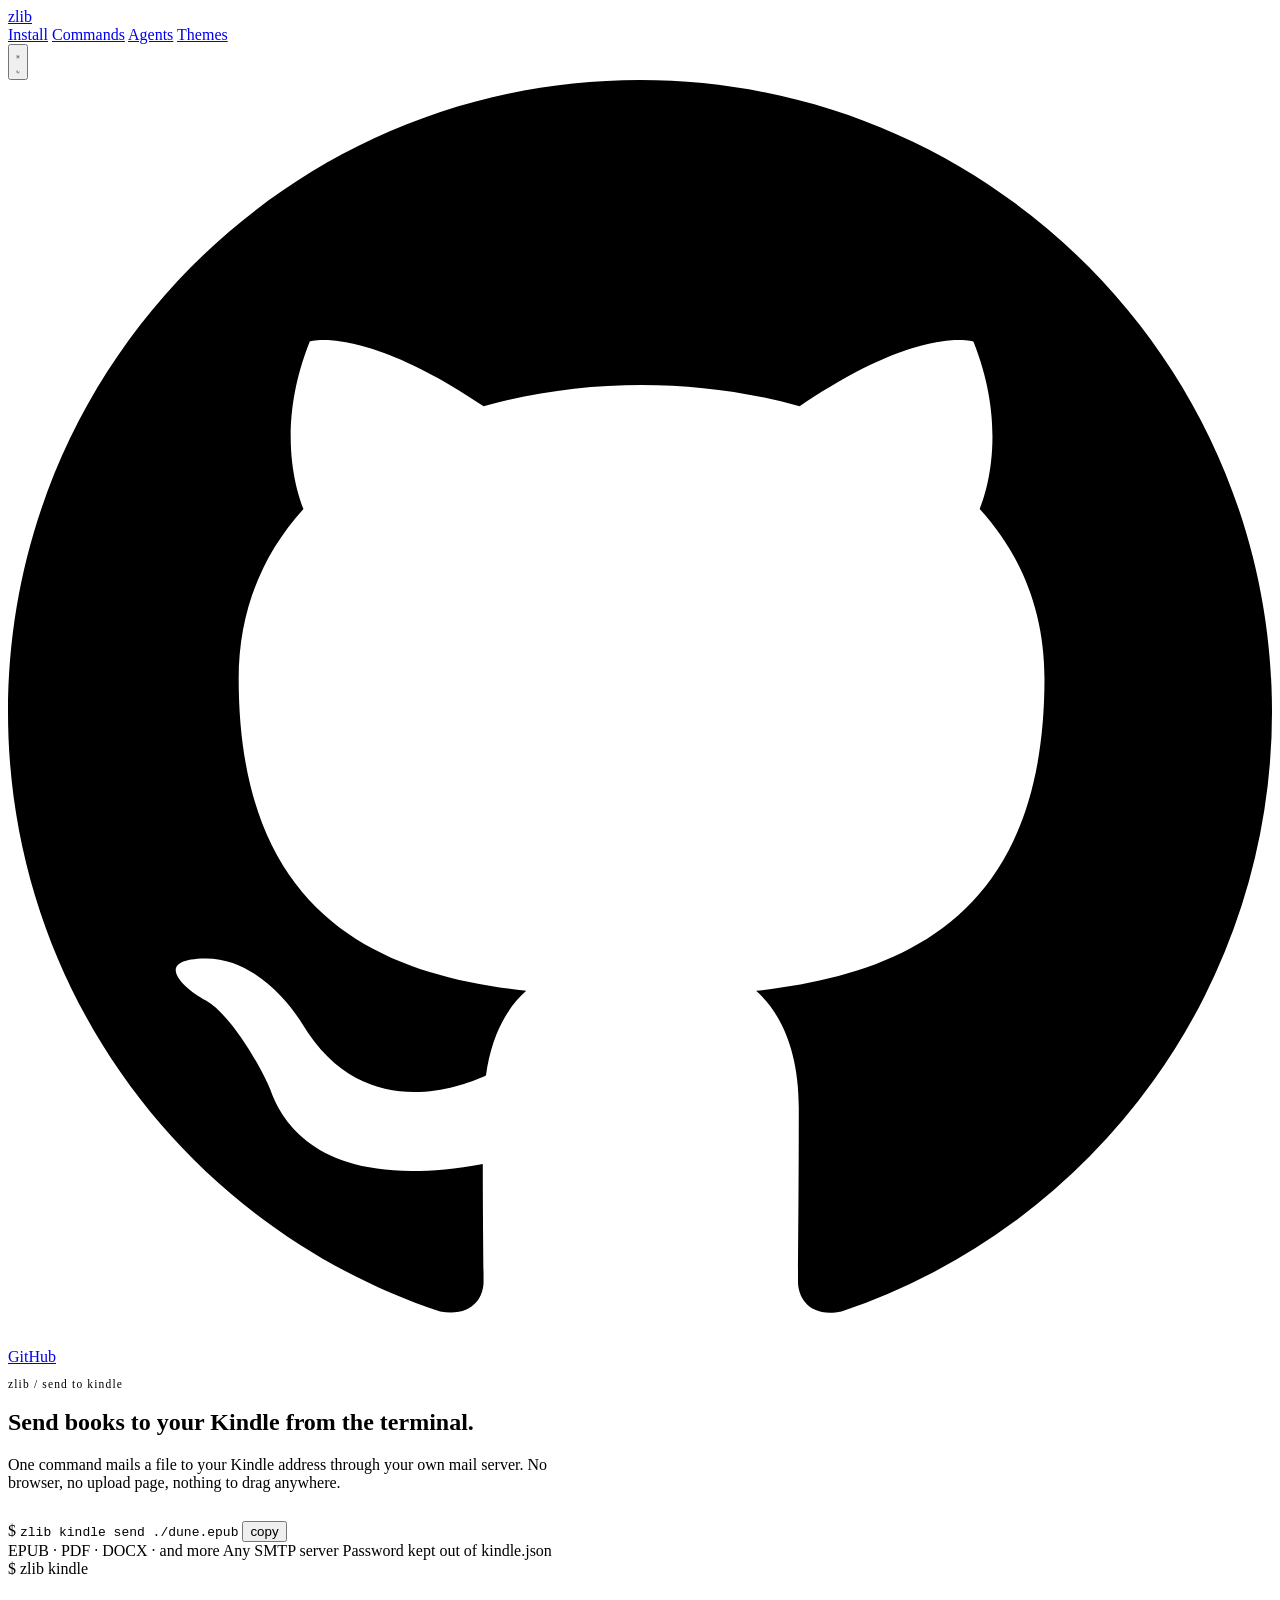
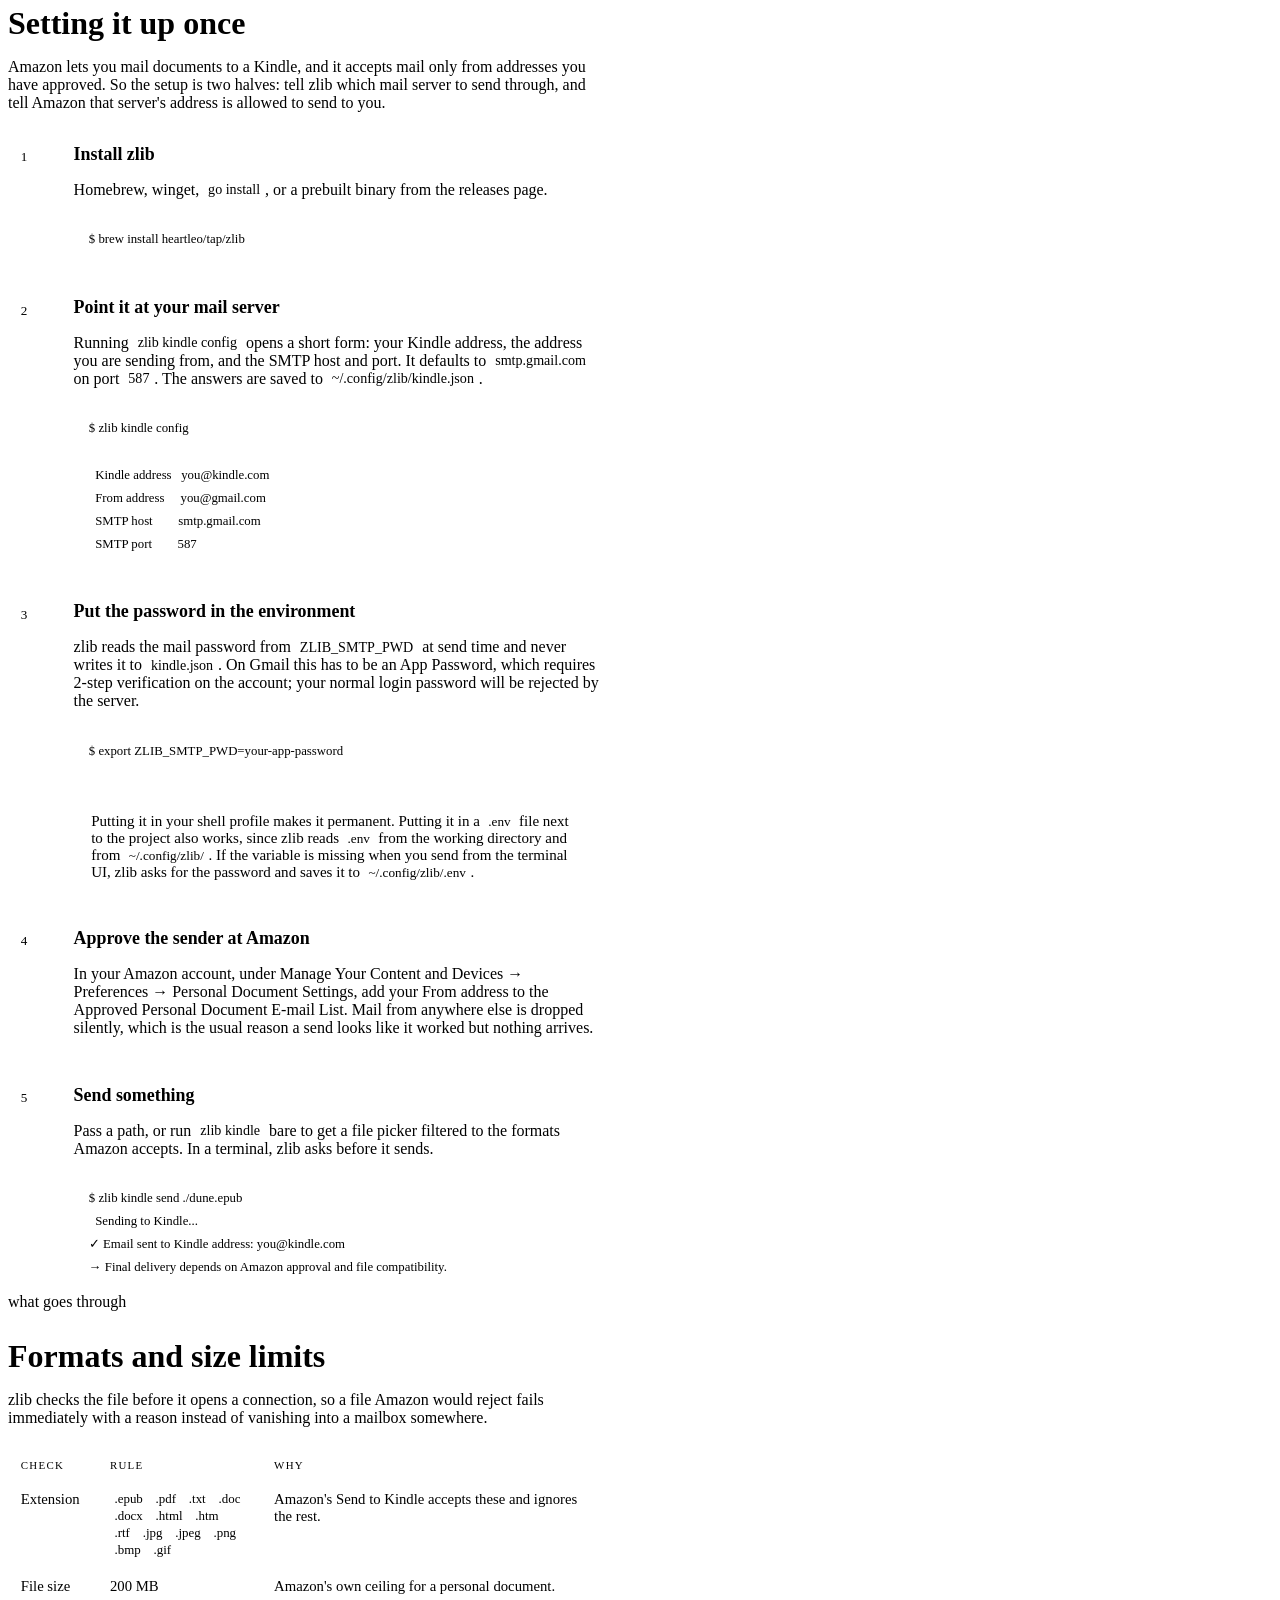
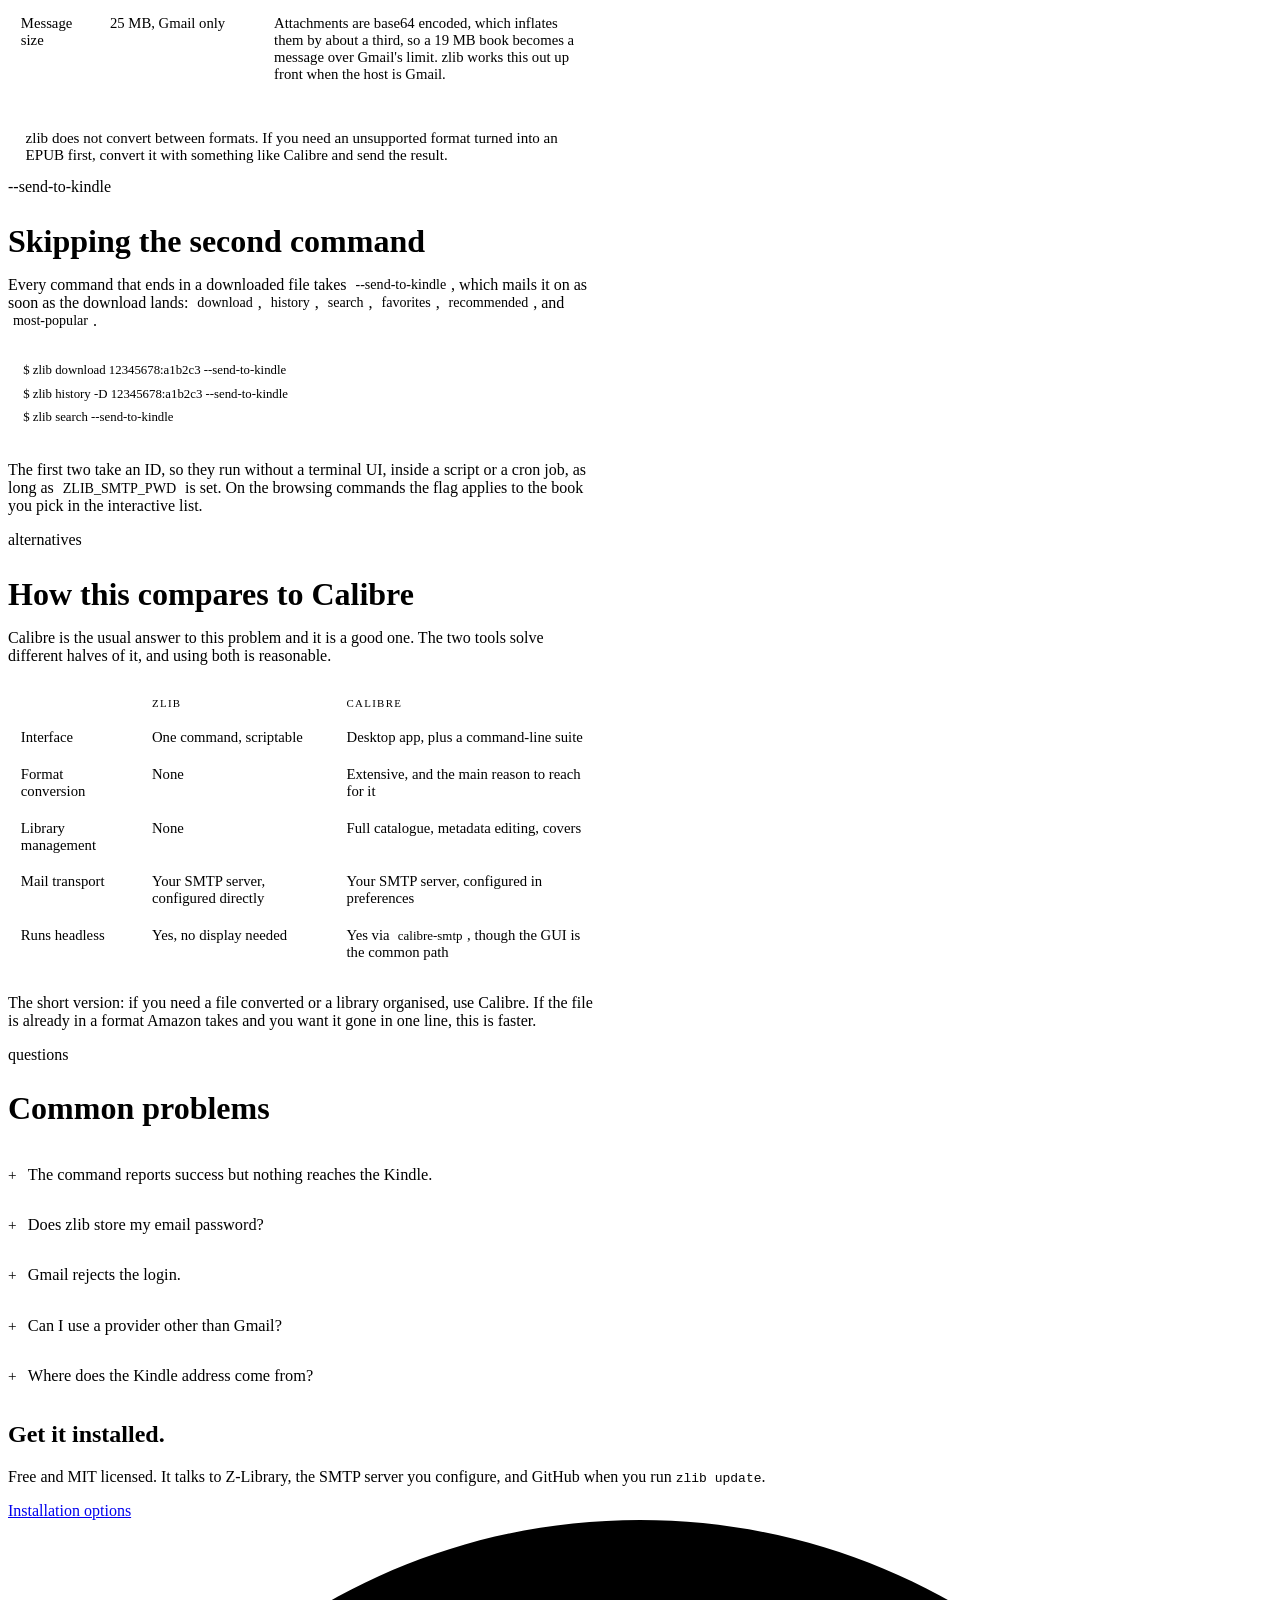
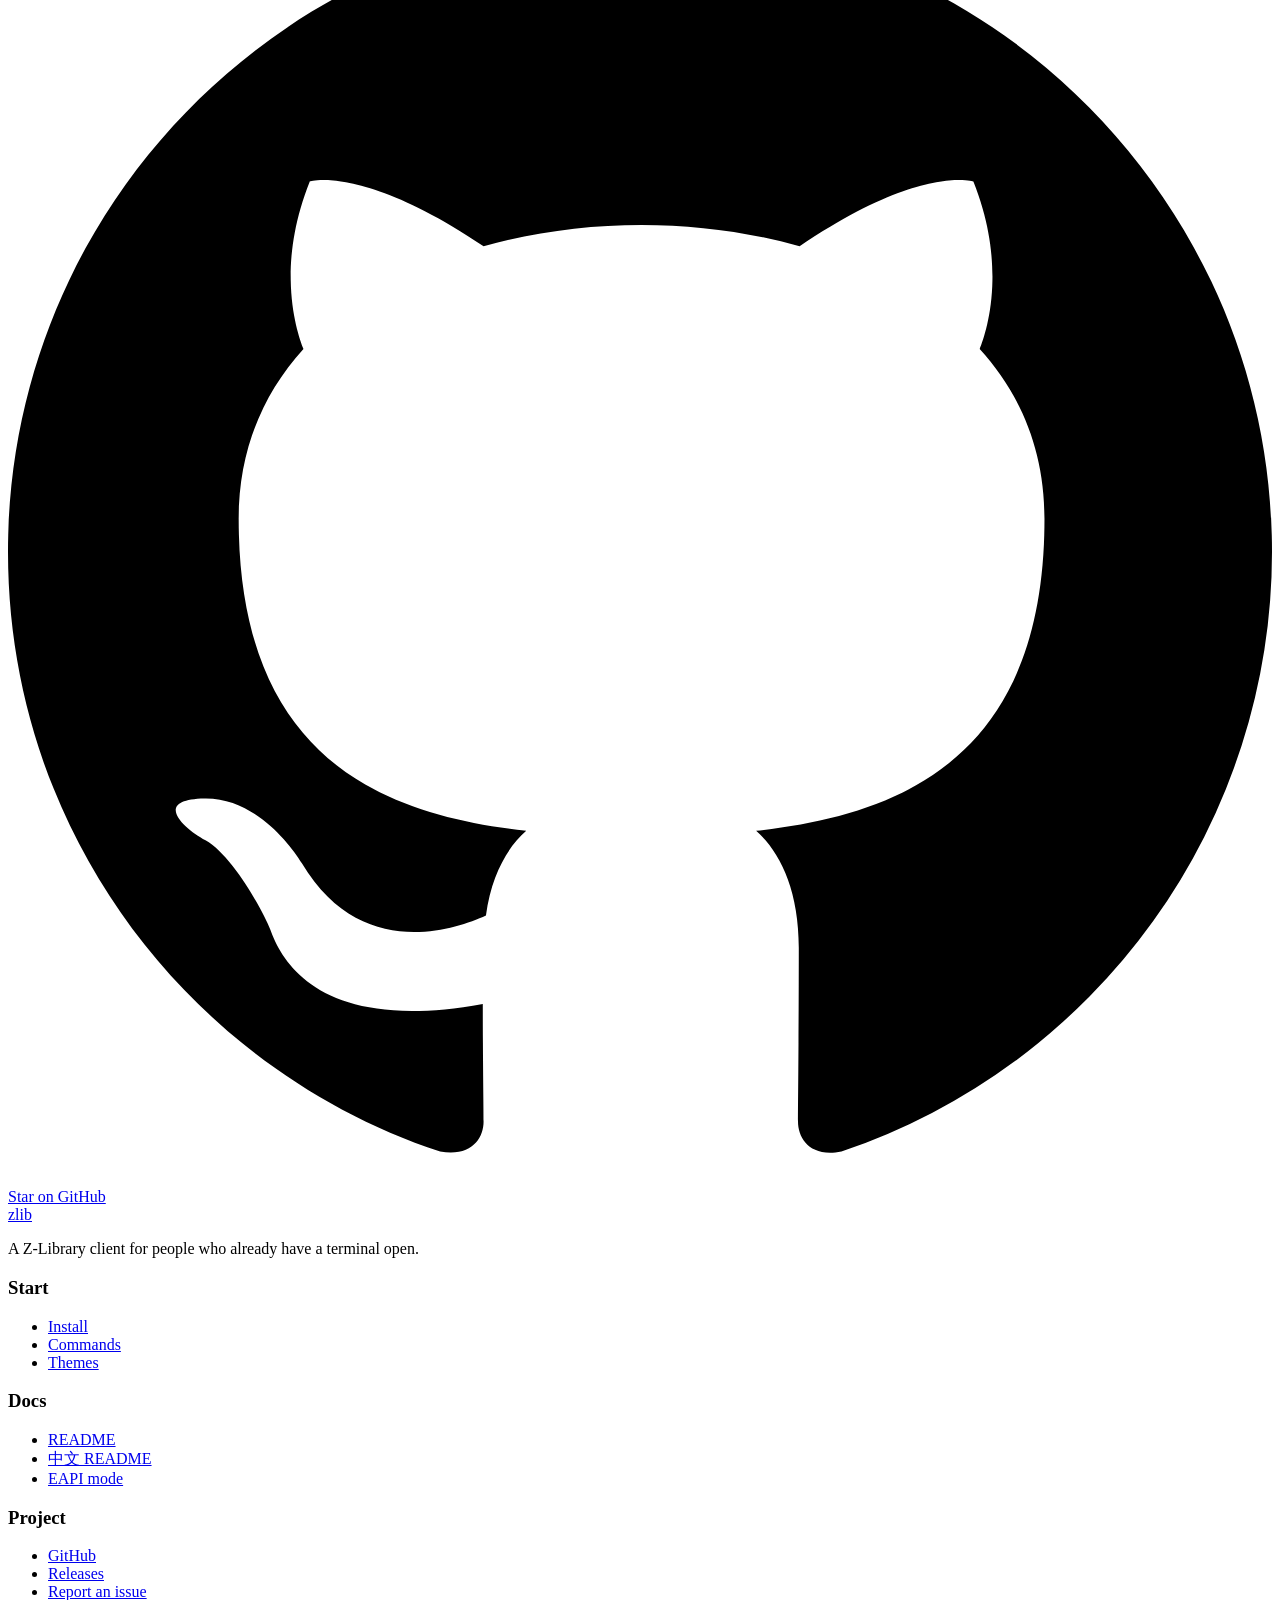
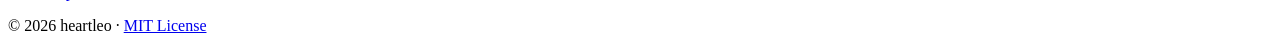
==== site/send-to-kindle/index.html @ de335364 "docs(site): match the site to the CLI and fix layout and contrast - Make the hero picker, command tr" ====
<!doctype html>
<html lang="en" data-theme="mocha">
<head>
<meta charset="utf-8">
<meta name="viewport" content="width=device-width, initial-scale=1, viewport-fit=cover">
<title>Send Books to Kindle from the Terminal — zlib</title>
<meta name="description" content="Send EPUB, PDF, and DOCX files to a Kindle with one command. zlib mails them through your own SMTP server, so there is no upload step and no browser.">
<meta name="robots" content="index, follow, max-image-preview:large">
<link rel="canonical" href="https://zlib.heartleo.dev/send-to-kindle/">
<meta property="og:type" content="article">
<meta property="og:url" content="https://zlib.heartleo.dev/send-to-kindle/">
<meta property="og:title" content="Send Books to Kindle from the Terminal">
<meta property="og:description" content="Send EPUB, PDF, and DOCX files to a Kindle with one command, through your own SMTP server.">
<meta property="og:site_name" content="zlib">
<meta property="og:locale" content="en_US">
<meta property="og:image" content="https://zlib.heartleo.dev/og.png">
<meta property="og:image:width" content="1200">
<meta property="og:image:height" content="630">
<meta property="og:image:alt" content="zlib, a CLI for Z-Library, showing its interactive search picker in a terminal.">
<meta name="twitter:card" content="summary_large_image">
<meta name="twitter:image" content="https://zlib.heartleo.dev/og.png">
<meta name="theme-color" content="#eff1f5" media="(prefers-color-scheme: light)">
<meta name="theme-color" content="#1e1e2e" media="(prefers-color-scheme: dark)">
<link rel="icon" href="/favicon.svg" type="image/svg+xml">
<script type="application/ld+json">
{
  "@context": "https://schema.org",
  "@type": "TechArticle",
  "headline": "Send books to your Kindle from the terminal",
  "description": "How to mail EPUB, PDF, and DOCX files to a Kindle address with the zlib command-line client, using your own SMTP server.",
  "url": "https://zlib.heartleo.dev/send-to-kindle/",
  "inLanguage": "en",
  "author": { "@type": "Person", "name": "heartleo", "url": "https://github.com/heartleo" },
  "publisher": { "@type": "Person", "name": "heartleo", "url": "https://github.com/heartleo" },
  "about": {
    "@type": "SoftwareApplication",
    "name": "zlib",
    "applicationCategory": "UtilitiesApplication",
    "operatingSystem": "macOS, Linux, Windows",
    "url": "https://zlib.heartleo.dev/"
  }
}
</script>
<link rel="preconnect" href="https://fonts.googleapis.com">
<link rel="preconnect" href="https://fonts.gstatic.com" crossorigin>
<link href="https://fonts.googleapis.com/css2?family=Literata:opsz,wght@7..72,300;7..72,400;7..72,500;7..72,600;7..72,700&family=JetBrains+Mono:wght@400;500;700&display=swap" rel="stylesheet">
<link rel="stylesheet" href="/style.css">
<style>
/* Page-specific: the landing page has no long-form prose components, so the
   article column, the numbered setup list, and the two tables live here
   rather than bloating the shared stylesheet. */
.doc{max-width:74ch}
.doc h2{font-size:clamp(1.5rem,2.8vw,2rem);margin-bottom:.7rem}
.doc h3{font-size:1.12rem;margin:2.2rem 0 .5rem}
.doc p{color:var(--subtext);margin-bottom:1rem}
.doc p code,.doc li code,.doc td code{
  font-family:var(--mono);font-size:.88em;color:var(--accent);
  background:var(--accent-wash);border-radius:4px;padding:.1em .35em;
}
.doc a{color:var(--accent)}

.steps{list-style:none;counter-reset:s;padding:0;margin:2rem 0 0}
.steps>li{
  counter-increment:s;position:relative;padding-left:3.1rem;
  padding-bottom:2rem;border-left:1px solid var(--rule-soft);margin-left:1rem;
}
.steps>li:last-child{border-left-color:transparent;padding-bottom:0}
.steps>li::before{
  content:counter(s);position:absolute;left:-1rem;top:-.15rem;
  width:2rem;height:2rem;border-radius:50%;
  display:grid;place-items:center;
  background:var(--card);border:1px solid var(--rule);
  font-family:var(--mono);font-size:.82rem;color:var(--accent);
}
.steps h3{margin-top:0}
.steps pre,.doc pre{
  margin:.9rem 0 0;background:var(--t-bg);color:var(--t-text);border-radius:7px;
  padding:.85rem .95rem;overflow-x:auto;
  font-family:var(--mono);font-size:.8rem;line-height:1.8;
}
.doc pre .p{color:var(--t-mauve)}
.doc pre .c{color:var(--t-muted)}

.tbl-scroll{overflow-x:auto;margin:1.4rem 0 0}
table.doc-t{border-collapse:collapse;width:100%;font-size:.92rem;min-width:32rem}
table.doc-t th,table.doc-t td{
  text-align:left;padding:.62rem .8rem;border-bottom:1px solid var(--rule-soft);
  vertical-align:top;
}
table.doc-t th{
  font-family:var(--mono);font-size:.68rem;letter-spacing:.12em;text-transform:uppercase;
  color:var(--faint);font-weight:500;border-bottom-color:var(--rule);
}
table.doc-t td{color:var(--subtext)}
table.doc-t td:first-child{color:var(--strong)}

.faq{margin-top:1.4rem;border-top:1px solid var(--rule-soft)}
.faq details{border-bottom:1px solid var(--rule-soft)}
.faq summary{
  cursor:pointer;padding:.95rem 0;color:var(--strong);font-size:1.02rem;
  list-style:none;display:flex;align-items:baseline;gap:.7rem;
}
.faq summary::-webkit-details-marker{display:none}
.faq summary::before{content:"+";font-family:var(--mono);color:var(--accent);font-size:.95rem}
.faq details[open] summary::before{content:"−"}
.faq details p{margin:0 0 1rem 1.6rem;font-size:.95rem}

.callout{
  border-left:2px solid var(--accent);background:var(--accent-wash);
  border-radius:0 7px 7px 0;padding:.9rem 1.1rem;margin:1.4rem 0 0;
}
.callout p{margin:0;color:var(--subtext);font-size:.94rem}
.crumb{
  font-family:var(--mono);font-size:.72rem;letter-spacing:.1em;
  color:var(--faint);margin-bottom:1.1rem;
}
.crumb a{color:var(--faint);text-decoration:none}
.crumb a:hover{color:var(--accent)}
</style>
</head>
<body>

<!-- ── nav ─────────────────────────────────────────────────── -->
<header class="nav">
  <div class="wrap nav-in">
    <a class="brand" href="/">zlib<span class="caret" aria-hidden="true"></span></a>
    <nav class="nav-links" aria-label="Sections">
      <a href="/#install">Install</a>
      <a href="/#commands">Commands</a>
      <a href="/#agents">Agents</a>
      <a href="/#themes">Themes</a>
    </nav>
    <div class="nav-right">
      <button type="button" class="iconbtn" id="themeToggle" aria-label="Switch to light theme">
        <svg class="i-sun" viewBox="0 0 24 24" fill="none" stroke="currentColor" stroke-width="1.9" stroke-linecap="round" aria-hidden="true"><circle cx="12" cy="12" r="4.2"/><path d="M12 2.6v2.2M12 19.2v2.2M4.05 4.05l1.56 1.56M18.39 18.39l1.56 1.56M2.6 12h2.2M19.2 12h2.2M4.05 19.95l1.56-1.56M18.39 5.61l1.56-1.56"/></svg>
        <svg class="i-moon" viewBox="0 0 24 24" fill="none" stroke="currentColor" stroke-width="1.9" stroke-linecap="round" stroke-linejoin="round" aria-hidden="true"><path d="M20.4 13.6A8.4 8.4 0 1 1 10.4 3.6a6.6 6.6 0 0 0 10 10Z"/></svg>
      </button>
      <a class="ghlink" href="https://github.com/heartleo/zlib" target="_blank" rel="noopener" aria-label="zlib on GitHub">
        <svg viewBox="0 0 16 16" aria-hidden="true"><path d="M8 0C3.58 0 0 3.58 0 8c0 3.54 2.29 6.53 5.47 7.59.4.07.55-.17.55-.38 0-.19-.01-.82-.01-1.49-2.01.37-2.53-.49-2.69-.94-.09-.23-.48-.94-.82-1.13-.28-.15-.68-.52-.01-.53.63-.01 1.08.58 1.23.82.72 1.21 1.87.87 2.33.66.07-.52.28-.87.51-1.07-1.78-.2-3.64-.89-3.64-3.95 0-.87.31-1.59.82-2.15-.08-.2-.36-1.02.08-2.12 0 0 .67-.21 2.2.82.64-.18 1.32-.27 2-.27s1.36.09 2 .27c1.53-1.04 2.2-.82 2.2-.82.44 1.1.16 1.92.08 2.12.51.56.82 1.27.82 2.15 0 3.07-1.87 3.75-3.65 3.95.29.25.54.73.54 1.48 0 1.07-.01 1.93-.01 2.2 0 .21.15.46.55.38A8.01 8.01 0 0 0 16 8c0-4.42-3.58-8-8-8z"/></svg>
        <span class="cnt">GitHub</span>
      </a>
    </div>
  </div>
</header>

<main>

<section class="wrap hero">
  <div class="doc">
    <p class="crumb"><a href="/">zlib</a> / send to kindle</p>
    <h1>Send books to your Kindle from the terminal.</h1>
    <p class="sub" style="margin-top:.9rem">
      One command mails a file to your Kindle address through your own mail
      server. No browser, no upload page, nothing to drag anywhere.
    </p>

    <div class="cmdline" style="margin-top:1.8rem">
      <span class="p" aria-hidden="true">$</span>
      <code>zlib kindle send ./dune.epub</code>
      <button class="copy" type="button" data-copy="zlib kindle send ./dune.epub">copy</button>
    </div>

    <div class="meta">
      <span><i></i>EPUB · PDF · DOCX · and more</span>
      <span><i></i>Any SMTP server</span>
      <span><i></i>Password kept out of kindle.json</span>
    </div>
  </div>
</section>

<!-- ── setup ───────────────────────────────────────────────── -->
<section class="wrap band">
  <div class="doc">
    <div class="eyebrow">$ zlib kindle</div>
    <h2>Setting it up once</h2>
    <p>
      Amazon lets you mail documents to a Kindle, and it accepts mail only from
      addresses you have approved. So the setup is two halves: tell zlib which
      mail server to send through, and tell Amazon that server's address is
      allowed to send to you.
    </p>

    <ol class="steps">
      <li>
        <h3>Install zlib</h3>
        <p>Homebrew, winget, <code>go install</code>, or a prebuilt binary from the releases page.</p>
<pre><span class="p">$</span> brew install heartleo/tap/zlib</pre>
      </li>

      <li>
        <h3>Point it at your mail server</h3>
        <p>
          Running <code>zlib kindle config</code> opens a short form:
          your Kindle address, the address you are sending from, and the SMTP
          host and port. It defaults to <code>smtp.gmail.com</code> on port
          <code>587</code>. The answers are saved to
          <code>~/.config/zlib/kindle.json</code>.
        </p>
<pre><span class="p">$</span> zlib kindle config

  Kindle address   you@kindle.com
  From address     you@gmail.com
  SMTP host        smtp.gmail.com
  SMTP port        587</pre>
      </li>

      <li>
        <h3>Put the password in the environment</h3>
        <p>
          zlib reads the mail password from <code>ZLIB_SMTP_PWD</code> at send
          time and never writes it to <code>kindle.json</code>. On Gmail this has to be
          an App Password, which requires 2-step verification on the account;
          your normal login password will be rejected by the server.
        </p>
<pre><span class="p">$</span> export ZLIB_SMTP_PWD=your-app-password</pre>
        <div class="callout">
          <p>
            Putting it in your shell profile makes it permanent. Putting it in a
            <code>.env</code> file next to the project also works, since zlib
            reads <code>.env</code> from the working directory and from
            <code>~/.config/zlib/</code>. If the variable is missing when you
            send from the terminal UI, zlib asks for the password and saves it
            to <code>~/.config/zlib/.env</code>.
          </p>
        </div>
      </li>

      <li>
        <h3>Approve the sender at Amazon</h3>
        <p>
          In your Amazon account, under Manage Your Content and Devices →
          Preferences → Personal Document Settings, add your From address to the
          Approved Personal Document E-mail List. Mail from anywhere else is
          dropped silently, which is the usual reason a send looks like it
          worked but nothing arrives.
        </p>
      </li>

      <li>
        <h3>Send something</h3>
        <p>
          Pass a path, or run <code>zlib kindle</code> bare to get a file picker
          filtered to the formats Amazon accepts. In a terminal, zlib asks
          before it sends.
        </p>
<pre><span class="p">$</span> zlib kindle send ./dune.epub
<span class="c">  Sending to Kindle...
✓ Email sent to Kindle address: you@kindle.com
→ Final delivery depends on Amazon approval and file compatibility.</span></pre>
      </li>
    </ol>
  </div>
</section>

<!-- ── formats ─────────────────────────────────────────────── -->
<section class="wrap band">
  <div class="doc">
    <div class="eyebrow">what goes through</div>
    <h2>Formats and size limits</h2>
    <p>
      zlib checks the file before it opens a connection, so a file Amazon would
      reject fails immediately with a reason instead of vanishing into a
      mailbox somewhere.
    </p>

    <div class="tbl-scroll">
      <table class="doc-t">
        <thead>
          <tr><th>Check</th><th>Rule</th><th>Why</th></tr>
        </thead>
        <tbody>
          <tr>
            <td>Extension</td>
            <td><code>.epub</code> <code>.pdf</code> <code>.txt</code> <code>.doc</code> <code>.docx</code> <code>.html</code> <code>.htm</code> <code>.rtf</code> <code>.jpg</code> <code>.jpeg</code> <code>.png</code> <code>.bmp</code> <code>.gif</code></td>
            <td>Amazon's Send to Kindle accepts these and ignores the rest.</td>
          </tr>
          <tr>
            <td>File size</td>
            <td>200 MB</td>
            <td>Amazon's own ceiling for a personal document.</td>
          </tr>
          <tr>
            <td>Message size</td>
            <td>25 MB, Gmail only</td>
            <td>
              Attachments are base64 encoded, which inflates them by about a
              third, so a 19 MB book becomes a message over Gmail's limit. zlib
              works this out up front when the host is Gmail.
            </td>
          </tr>
        </tbody>
      </table>
    </div>

    <div class="callout">
      <p>
        zlib does not convert between formats. If you need an unsupported format
        turned into an EPUB first, convert it with something like Calibre and
        send the result.
      </p>
    </div>
  </div>
</section>

<!-- ── inline ──────────────────────────────────────────────── -->
<section class="wrap band">
  <div class="doc">
    <div class="eyebrow">--send-to-kindle</div>
    <h2>Skipping the second command</h2>
    <p>
      Every command that ends in a downloaded file takes
      <code>--send-to-kindle</code>, which mails it on as soon as the download
      lands: <code>download</code>, <code>history</code>, <code>search</code>,
      <code>favorites</code>, <code>recommended</code>, and
      <code>most-popular</code>.
    </p>
<pre><span class="p">$</span> zlib download 12345678:a1b2c3 --send-to-kindle
<span class="p">$</span> zlib history -D 12345678:a1b2c3 --send-to-kindle
<span class="p">$</span> zlib search --send-to-kindle</pre>
    <p style="margin-top:1.2rem">
      The first two take an ID, so they run without a terminal UI, inside a
      script or a cron job, as long as <code>ZLIB_SMTP_PWD</code> is set. On
      the browsing commands the flag applies to the book you pick in the
      interactive list.
    </p>
  </div>
</section>

<!-- ── vs calibre ──────────────────────────────────────────── -->
<section class="wrap band">
  <div class="doc">
    <div class="eyebrow">alternatives</div>
    <h2>How this compares to Calibre</h2>
    <p>
      Calibre is the usual answer to this problem and it is a good one. The two
      tools solve different halves of it, and using both is reasonable.
    </p>

    <div class="tbl-scroll">
      <table class="doc-t">
        <thead>
          <tr><th></th><th>zlib</th><th>Calibre</th></tr>
        </thead>
        <tbody>
          <tr>
            <td>Interface</td>
            <td>One command, scriptable</td>
            <td>Desktop app, plus a command-line suite</td>
          </tr>
          <tr>
            <td>Format conversion</td>
            <td>None</td>
            <td>Extensive, and the main reason to reach for it</td>
          </tr>
          <tr>
            <td>Library management</td>
            <td>None</td>
            <td>Full catalogue, metadata editing, covers</td>
          </tr>
          <tr>
            <td>Mail transport</td>
            <td>Your SMTP server, configured directly</td>
            <td>Your SMTP server, configured in preferences</td>
          </tr>
          <tr>
            <td>Runs headless</td>
            <td>Yes, no display needed</td>
            <td>Yes via <code>calibre-smtp</code>, though the GUI is the common path</td>
          </tr>
        </tbody>
      </table>
    </div>

    <p style="margin-top:1.4rem">
      The short version: if you need a file converted or a library organised,
      use Calibre. If the file is already in a format Amazon takes and you want
      it gone in one line, this is faster.
    </p>
  </div>
</section>

<!-- ── faq ─────────────────────────────────────────────────── -->
<section class="wrap band">
  <div class="doc">
    <div class="eyebrow">questions</div>
    <h2>Common problems</h2>

    <div class="faq">
      <details>
        <summary>The command reports success but nothing reaches the Kindle.</summary>
        <p>
          Almost always the From address is not on Amazon's Approved Personal
          Document E-mail List. Amazon accepts the mail and discards it without
          telling the sender, so SMTP reports a clean delivery. Add the address
          under Personal Document Settings and send again.
        </p>
      </details>
      <details>
        <summary>Does zlib store my email password?</summary>
        <p>
          Not in <code>~/.config/zlib/kindle.json</code>, which holds the
          addresses, host, and port only. The password is read from the
          <code>ZLIB_SMTP_PWD</code> environment variable each time a send runs.
          If you type it into the terminal UI prompt, zlib saves it to
          <code>~/.config/zlib/.env</code> so the next send can use it.
        </p>
      </details>
      <details>
        <summary>Gmail rejects the login.</summary>
        <p>
          Gmail refuses account passwords over SMTP. Turn on 2-step verification,
          generate an App Password, and use that as
          <code>ZLIB_SMTP_PWD</code>.
        </p>
      </details>
      <details>
        <summary>Can I use a provider other than Gmail?</summary>
        <p>
          Yes. The host and port are whatever you enter, so any SMTP server
          works. The 25 MB message check only applies when the host is Gmail;
          other providers are held to Amazon's 200 MB file limit alone.
        </p>
      </details>
      <details>
        <summary>Where does the Kindle address come from?</summary>
        <p>
          Amazon assigns each device one, ending in <code>@kindle.com</code>. It
          is listed beside the device under Manage Your Content and Devices.
        </p>
      </details>
    </div>
  </div>
</section>

<!-- ── cta ─────────────────────────────────────────────────── -->
<section class="wrap cta">
  <h2>Get it installed.</h2>
  <p>Free and MIT licensed. It talks to Z-Library, the SMTP server you configure, and GitHub when you run <code>zlib update</code>.</p>
  <div class="btns">
    <a class="btn pri" href="/#install">Installation options</a>
    <a class="btn" href="https://github.com/heartleo/zlib" target="_blank" rel="noopener">
      <svg viewBox="0 0 16 16" aria-hidden="true"><path d="M8 0C3.58 0 0 3.58 0 8c0 3.54 2.29 6.53 5.47 7.59.4.07.55-.17.55-.38 0-.19-.01-.82-.01-1.49-2.01.37-2.53-.49-2.69-.94-.09-.23-.48-.94-.82-1.13-.28-.15-.68-.52-.01-.53.63-.01 1.08.58 1.23.82.72 1.21 1.87.87 2.33.66.07-.52.28-.87.51-1.07-1.78-.2-3.64-.89-3.64-3.95 0-.87.31-1.59.82-2.15-.08-.2-.36-1.02.08-2.12 0 0 .67-.21 2.2.82.64-.18 1.32-.27 2-.27s1.36.09 2 .27c1.53-1.04 2.2-.82 2.2-.82.44 1.1.16 1.92.08 2.12.51.56.82 1.27.82 2.15 0 3.07-1.87 3.75-3.65 3.95.29.25.54.73.54 1.48 0 1.07-.01 1.93-.01 2.2 0 .21.15.46.55.38A8.01 8.01 0 0 0 16 8c0-4.42-3.58-8-8-8z"/></svg>
      Star on GitHub
    </a>
  </div>
</section>

</main>

<footer>
  <div class="wrap">
    <div class="f-grid">
      <div class="f-brand">
        <a class="brand" href="/">zlib<span class="caret" aria-hidden="true"></span></a>
        <p>A Z-Library client for people who already have a terminal open.</p>
      </div>
      <div>
        <h3>Start</h3>
        <ul>
          <li><a href="/#install">Install</a></li>
          <li><a href="/#commands">Commands</a></li>
          <li><a href="/#themes">Themes</a></li>
        </ul>
      </div>
      <div>
        <h3>Docs</h3>
        <ul>
          <li><a href="https://github.com/heartleo/zlib#readme" target="_blank" rel="noopener">README</a></li>
          <li><a href="https://github.com/heartleo/zlib/blob/main/README.zh.md" target="_blank" rel="noopener">中文 README</a></li>
          <li><a href="https://github.com/heartleo/zlib/blob/main/docs/eapi.md" target="_blank" rel="noopener">EAPI mode</a></li>
        </ul>
      </div>
      <div>
        <h3>Project</h3>
        <ul>
          <li><a href="https://github.com/heartleo/zlib" target="_blank" rel="noopener">GitHub</a></li>
          <li><a href="https://github.com/heartleo/zlib/releases" target="_blank" rel="noopener">Releases</a></li>
          <li><a href="https://github.com/heartleo/zlib/issues" target="_blank" rel="noopener">Report an issue</a></li>
        </ul>
      </div>
    </div>
    <div class="f-base">
      <span>&copy; 2026 heartleo &middot; <a href="https://github.com/heartleo/zlib/blob/main/LICENSE" target="_blank" rel="noopener">MIT License</a></span>
    </div>
  </div>
</footer>

<script>
(() => {
  const root = document.documentElement;
  const $ = s => document.querySelector(s);

  /* Theme, sharing the landing page's stored preference. */
  const setTheme = t => {
    root.dataset.theme = t;
    try { localStorage.setItem("zlib.theme", t); } catch {}
    const tb = $("#themeToggle");
    if (tb) tb.setAttribute("aria-label", t === "mocha" ? "Switch to light theme" : "Switch to dark theme");
  };
  let savedTheme;
  try { savedTheme = localStorage.getItem("zlib.theme"); } catch {}
  setTheme(savedTheme || (matchMedia("(prefers-color-scheme: light)").matches ? "latte" : "mocha"));
  $("#themeToggle").addEventListener("click", () =>
    setTheme(root.dataset.theme === "mocha" ? "latte" : "mocha"));

  /* Copy buttons. */
  document.addEventListener("click", async e => {
    const b = e.target.closest("[data-copy]");
    if (!b) return;
    try {
      await navigator.clipboard.writeText(b.dataset.copy);
      const was = b.textContent;
      b.textContent = "copied";
      setTimeout(() => { b.textContent = was; }, 1400);
    } catch {}
  });
})();
</script>

</body>
</html>
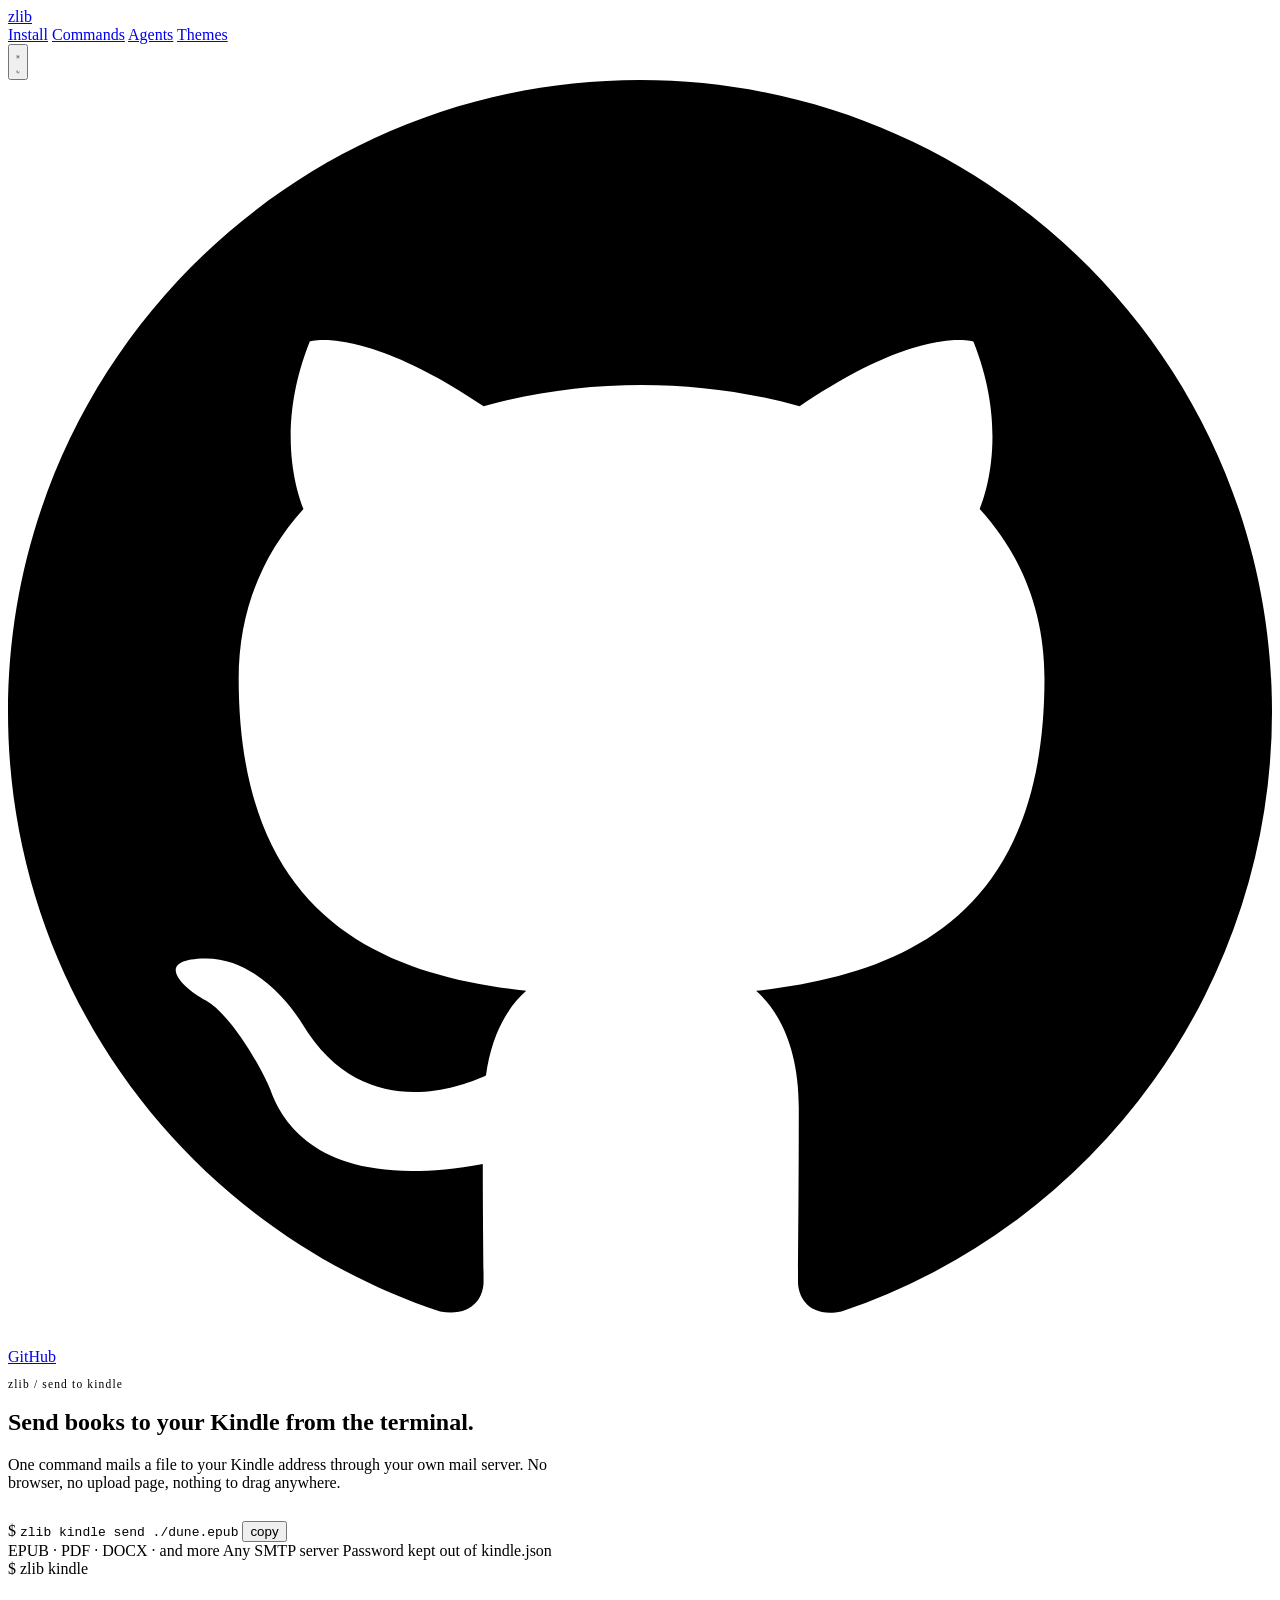
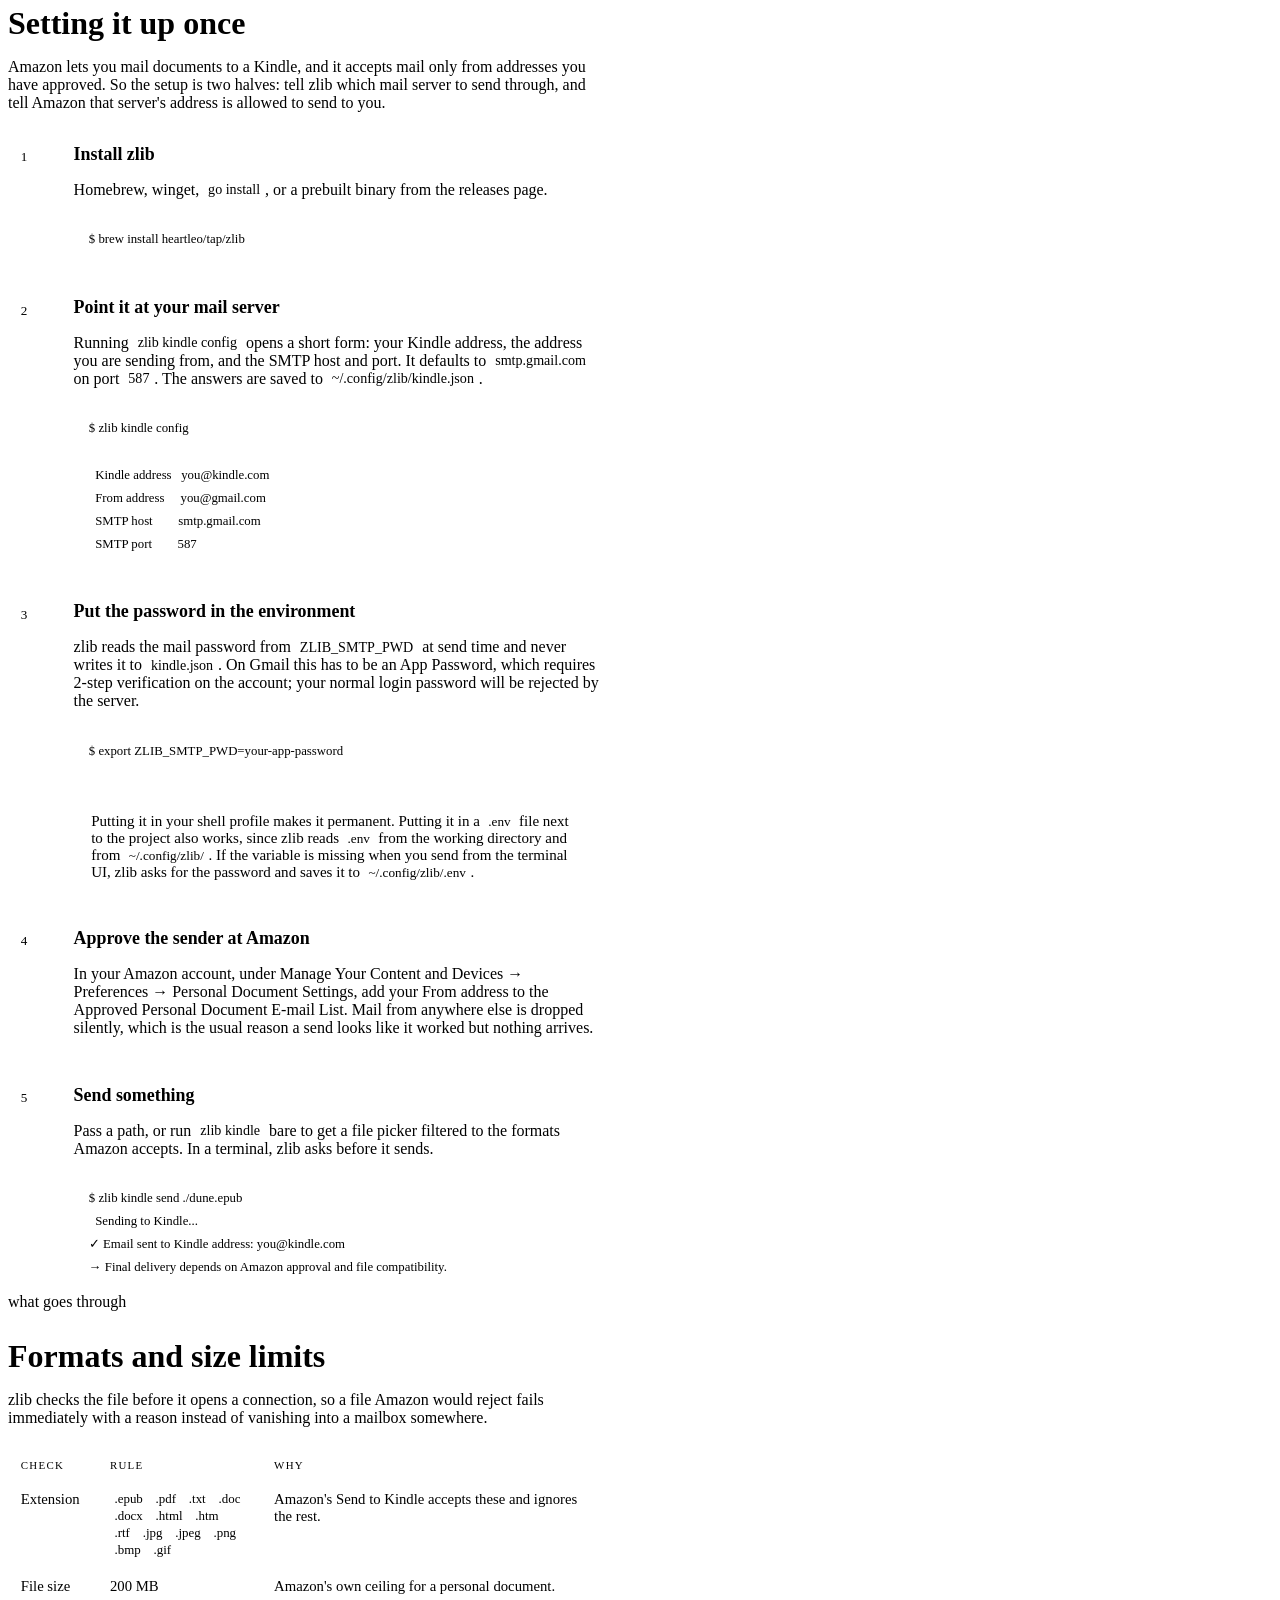
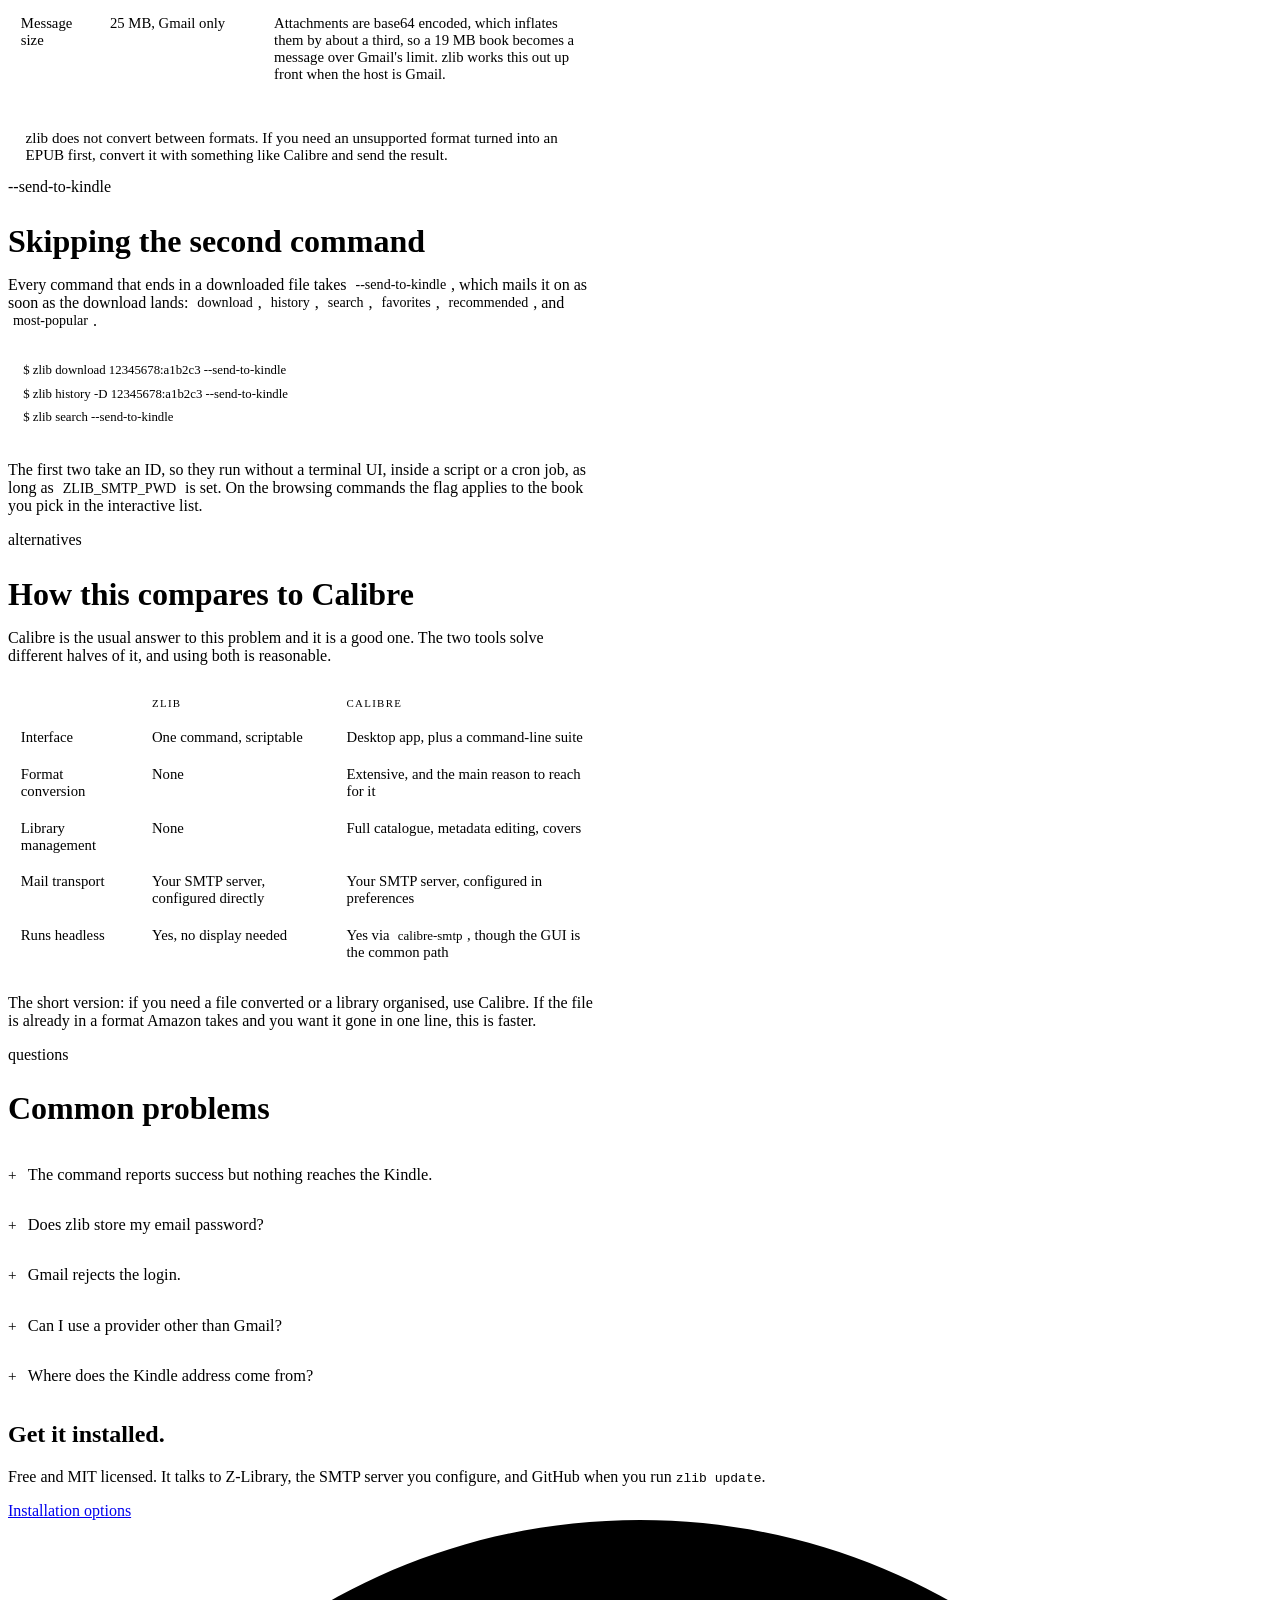
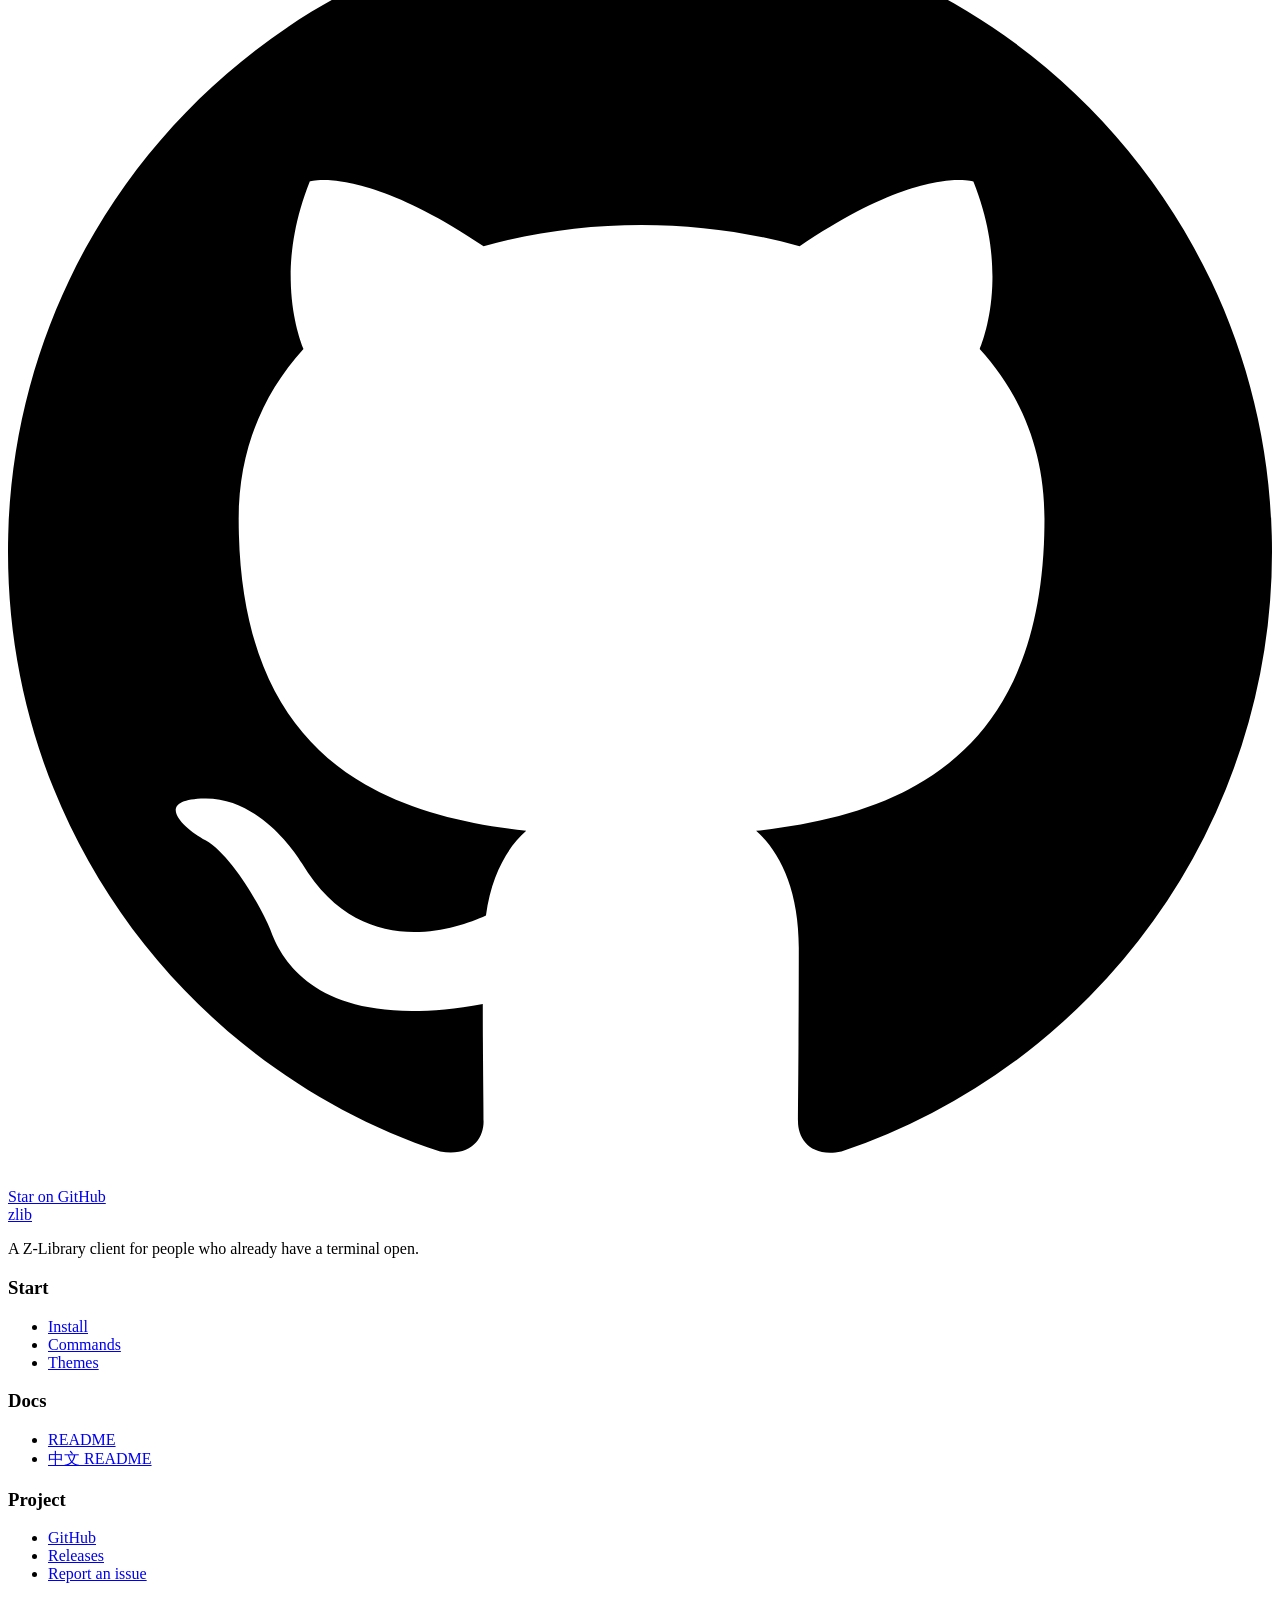
==== commit 40ad816b: "docs: remove links to the EAPI notes Drop the EAPI notes row from the README documentation tables an" ====
--- a/site/send-to-kindle/index.html
+++ b/site/send-to-kindle/index.html
@@ -467,7 +467,6 @@
         <ul>
           <li><a href="https://github.com/heartleo/zlib#readme" target="_blank" rel="noopener">README</a></li>
           <li><a href="https://github.com/heartleo/zlib/blob/main/README.zh.md" target="_blank" rel="noopener">中文 README</a></li>
-          <li><a href="https://github.com/heartleo/zlib/blob/main/docs/eapi.md" target="_blank" rel="noopener">EAPI mode</a></li>
         </ul>
       </div>
       <div>
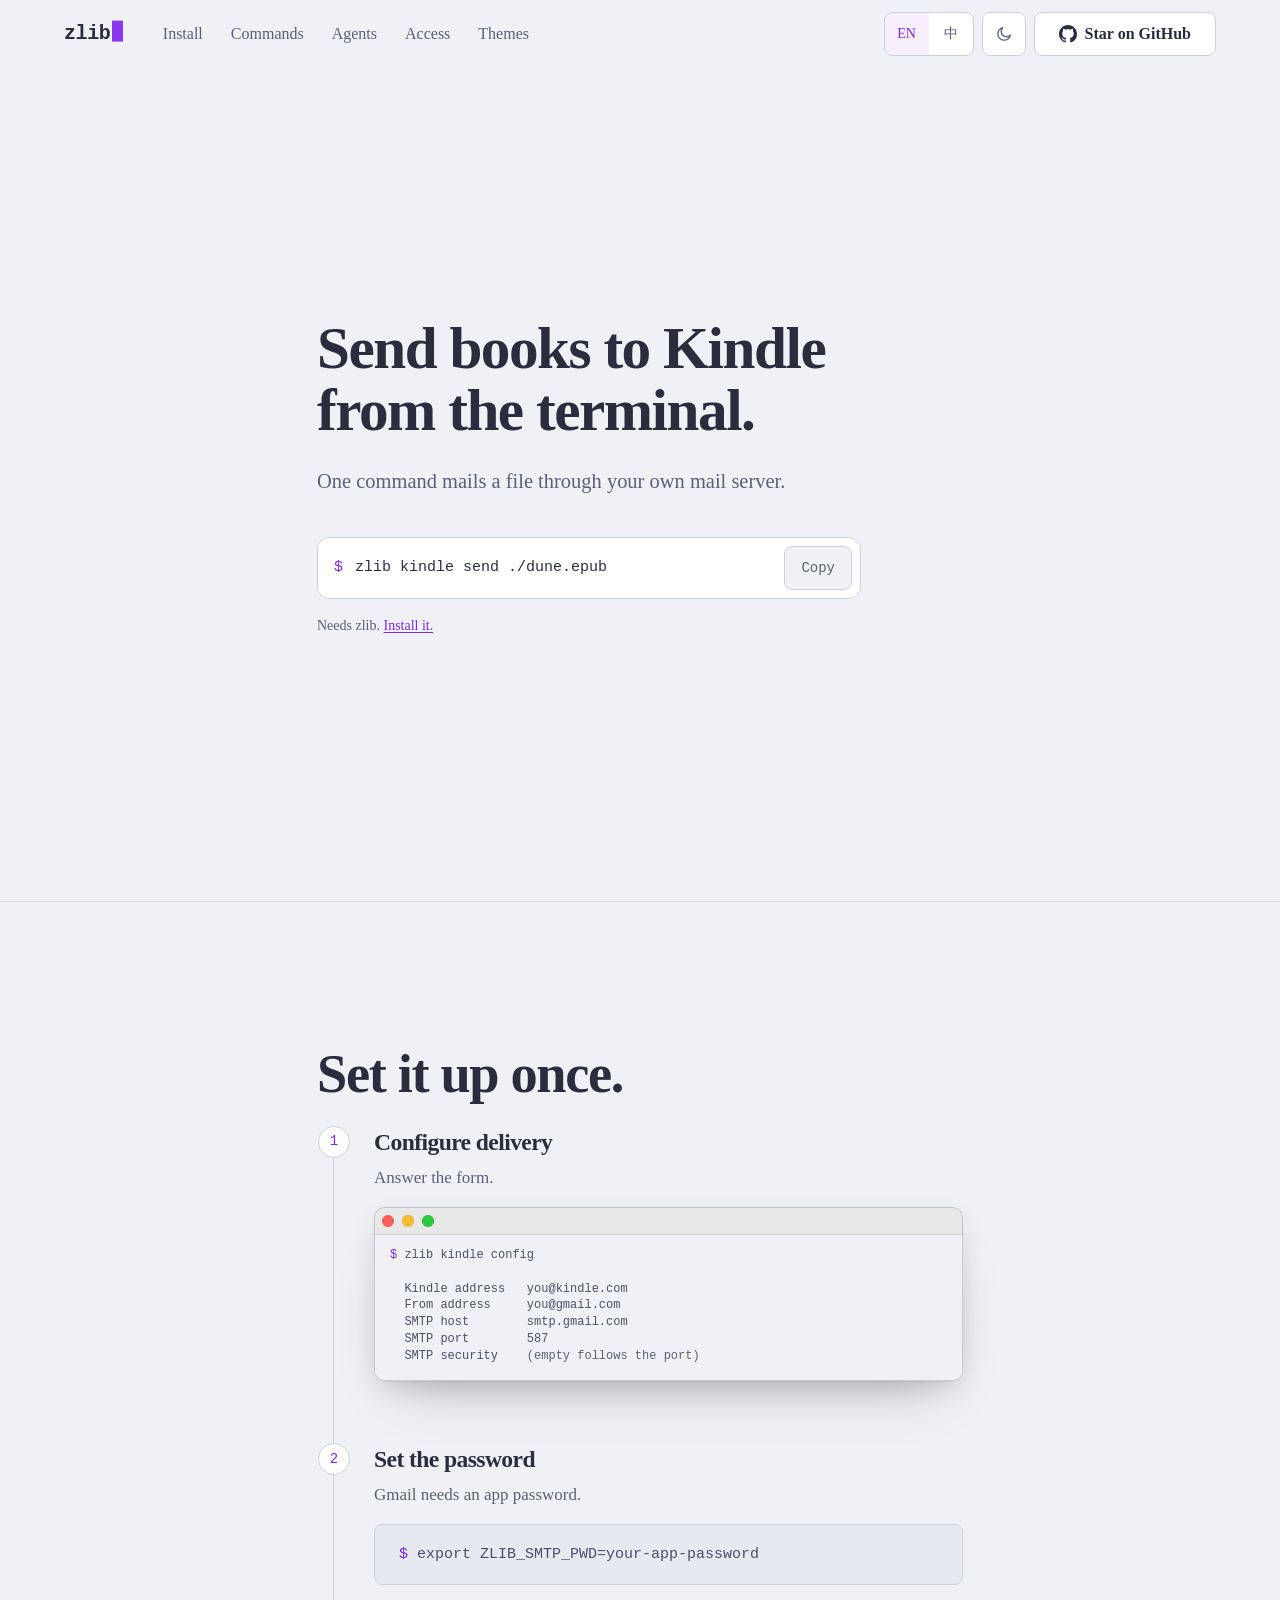
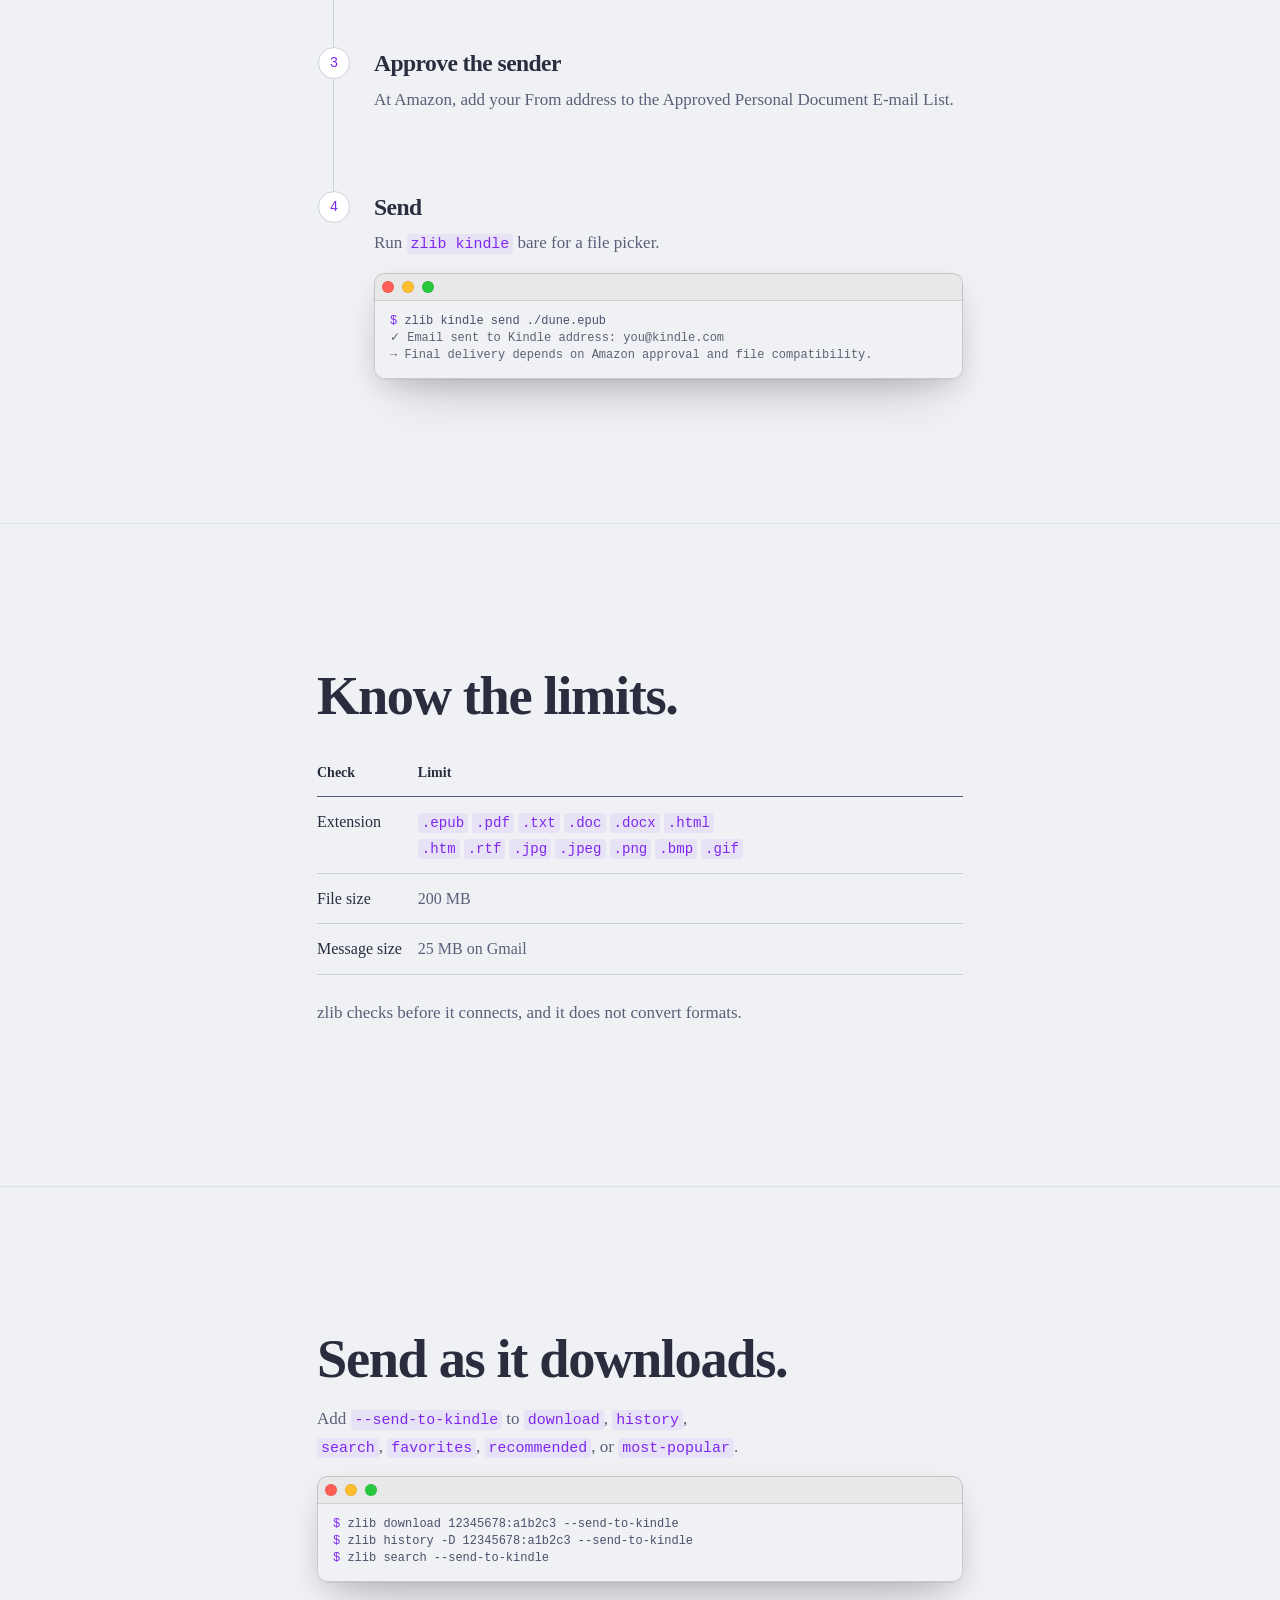
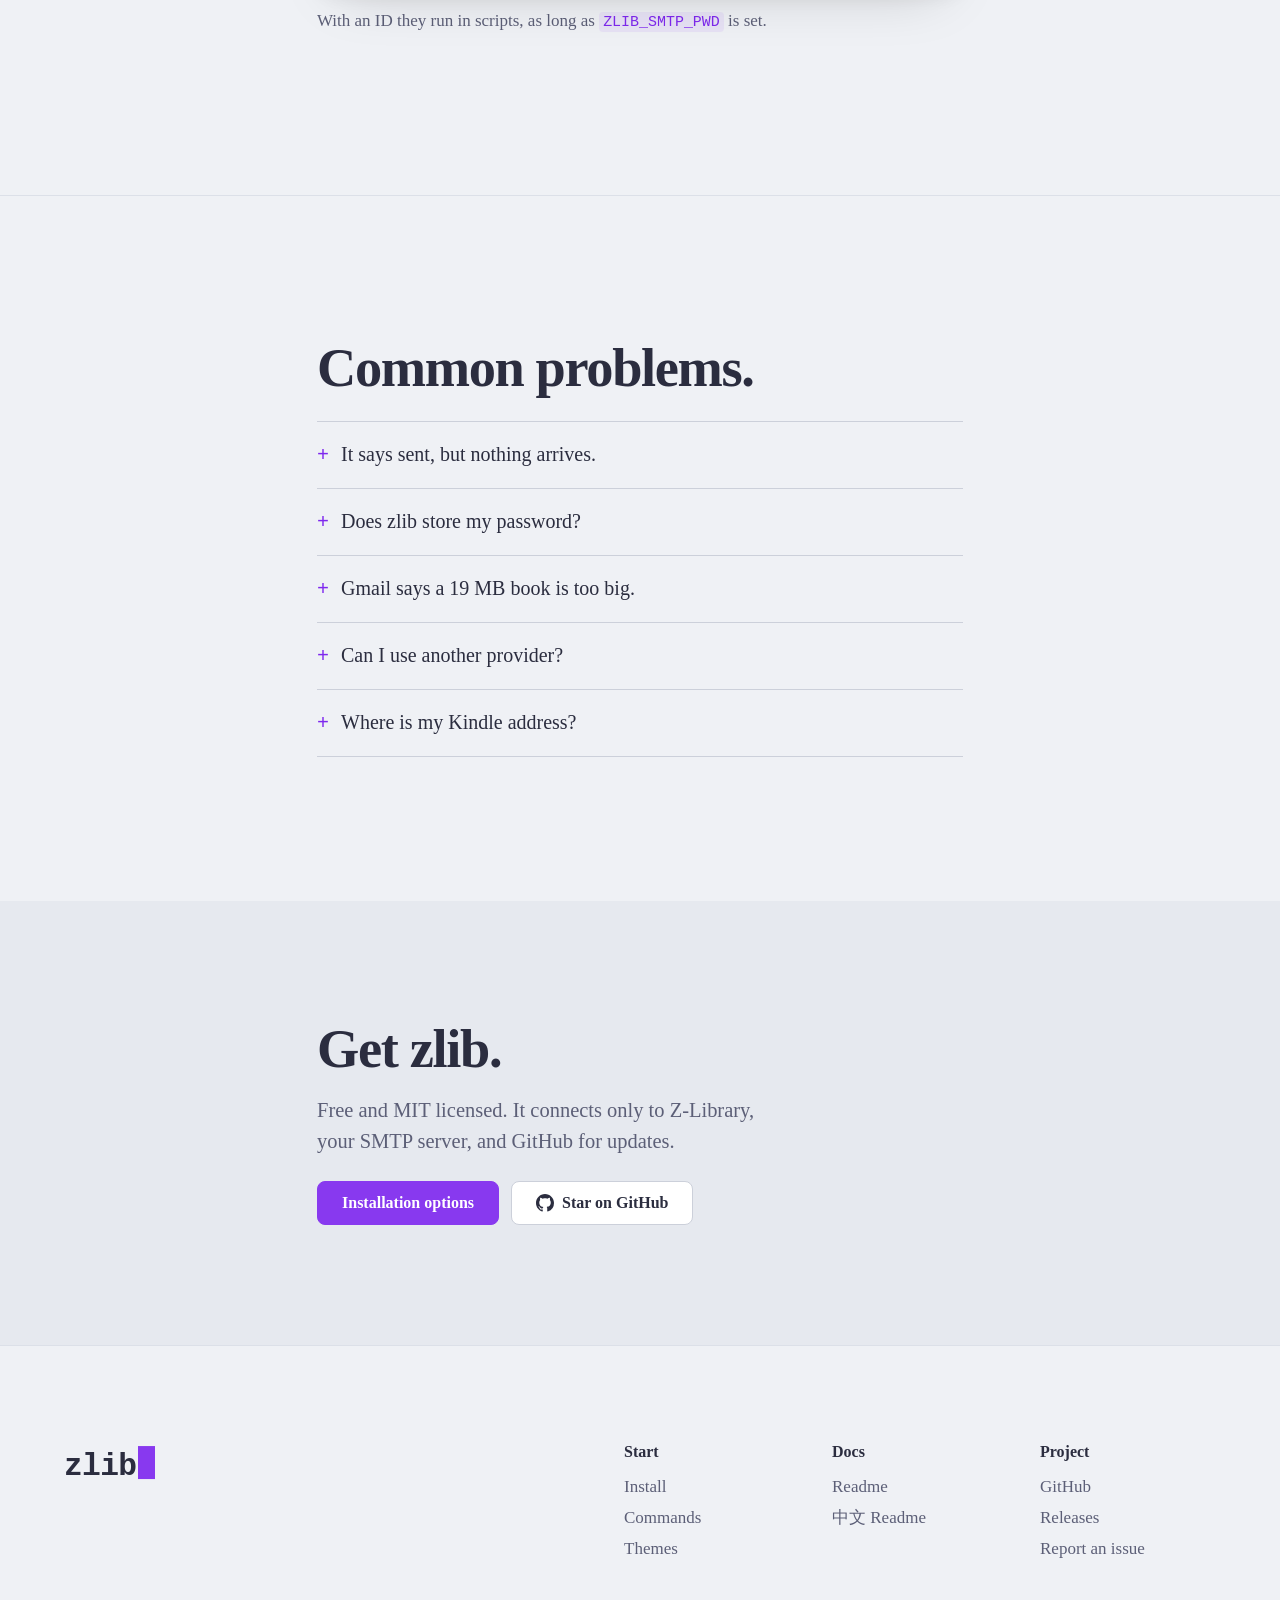
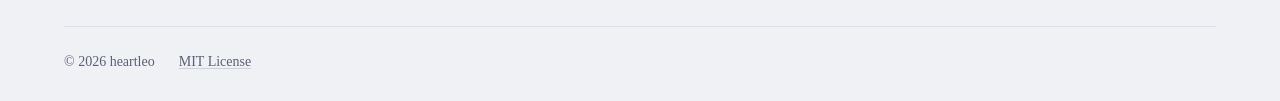
==== commit 4a8223c3: "feat(site): redesign the site, add a tui preview" ====
--- a/site/send-to-kindle/index.html
+++ b/site/send-to-kindle/index.html
@@ -1,18 +1,22 @@
 <!doctype html>
-<html lang="en" data-theme="mocha">
+<html lang="en" data-theme="mocha" data-lang="en">
 <head>
 <meta charset="utf-8">
 <meta name="viewport" content="width=device-width, initial-scale=1, viewport-fit=cover">
-<title>Send Books to Kindle from the Terminal — zlib</title>
-<meta name="description" content="Send EPUB, PDF, and DOCX files to a Kindle with one command. zlib mails them through your own SMTP server, so there is no upload step and no browser.">
+<title>Send Books to Kindle from the Terminal: zlib</title>
+<meta name="description" content="Send EPUB, PDF, and DOCX files to a Kindle with one command, through your own SMTP server.">
 <meta name="robots" content="index, follow, max-image-preview:large">
 <link rel="canonical" href="https://zlib.heartleo.dev/send-to-kindle/">
+<link rel="alternate" hreflang="en" href="https://zlib.heartleo.dev/send-to-kindle/">
+<link rel="alternate" hreflang="zh-Hans" href="https://zlib.heartleo.dev/zh/send-to-kindle/">
+<link rel="alternate" hreflang="x-default" href="https://zlib.heartleo.dev/send-to-kindle/">
 <meta property="og:type" content="article">
 <meta property="og:url" content="https://zlib.heartleo.dev/send-to-kindle/">
 <meta property="og:title" content="Send Books to Kindle from the Terminal">
 <meta property="og:description" content="Send EPUB, PDF, and DOCX files to a Kindle with one command, through your own SMTP server.">
 <meta property="og:site_name" content="zlib">
 <meta property="og:locale" content="en_US">
+<meta property="og:locale:alternate" content="zh_CN">
 <meta property="og:image" content="https://zlib.heartleo.dev/og.png">
 <meta property="og:image:width" content="1200">
 <meta property="og:image:height" content="630">
@@ -41,103 +45,52 @@
   }
 }
 </script>
+<script>
+(() => {
+  const r = document.documentElement;
+  let t, l;
+  try { t = localStorage.getItem("zlib.theme"); l = localStorage.getItem("zlib.lang"); } catch {}
+  r.dataset.theme = t || (matchMedia("(prefers-color-scheme: light)").matches ? "latte" : "mocha");
+  /* Mirror setLang() below so Chinese readers never see English first.
+     Only on the English page: /zh/ ships with data-lang="zh". */
+  if (r.dataset.lang === "en" &&
+      (l || ((navigator.language || "en").toLowerCase().startsWith("zh") ? "zh" : "en")) === "zh") {
+    r.dataset.lang = "zh";
+    r.lang = "zh-Hans";
+  }
+})();
+</script>
 <link rel="preconnect" href="https://fonts.googleapis.com">
 <link rel="preconnect" href="https://fonts.gstatic.com" crossorigin>
 <link href="https://fonts.googleapis.com/css2?family=Literata:opsz,wght@7..72,300;7..72,400;7..72,500;7..72,600;7..72,700&family=JetBrains+Mono:wght@400;500;700&display=swap" rel="stylesheet">
-<link rel="stylesheet" href="/style.css">
-<style>
-/* Page-specific: the landing page has no long-form prose components, so the
-   article column, the numbered setup list, and the two tables live here
-   rather than bloating the shared stylesheet. */
-.doc{max-width:74ch}
-.doc h2{font-size:clamp(1.5rem,2.8vw,2rem);margin-bottom:.7rem}
-.doc h3{font-size:1.12rem;margin:2.2rem 0 .5rem}
-.doc p{color:var(--subtext);margin-bottom:1rem}
-.doc p code,.doc li code,.doc td code{
-  font-family:var(--mono);font-size:.88em;color:var(--accent);
-  background:var(--accent-wash);border-radius:4px;padding:.1em .35em;
-}
-.doc a{color:var(--accent)}
-
-.steps{list-style:none;counter-reset:s;padding:0;margin:2rem 0 0}
-.steps>li{
-  counter-increment:s;position:relative;padding-left:3.1rem;
-  padding-bottom:2rem;border-left:1px solid var(--rule-soft);margin-left:1rem;
-}
-.steps>li:last-child{border-left-color:transparent;padding-bottom:0}
-.steps>li::before{
-  content:counter(s);position:absolute;left:-1rem;top:-.15rem;
-  width:2rem;height:2rem;border-radius:50%;
-  display:grid;place-items:center;
-  background:var(--card);border:1px solid var(--rule);
-  font-family:var(--mono);font-size:.82rem;color:var(--accent);
-}
-.steps h3{margin-top:0}
-.steps pre,.doc pre{
-  margin:.9rem 0 0;background:var(--t-bg);color:var(--t-text);border-radius:7px;
-  padding:.85rem .95rem;overflow-x:auto;
-  font-family:var(--mono);font-size:.8rem;line-height:1.8;
-}
-.doc pre .p{color:var(--t-mauve)}
-.doc pre .c{color:var(--t-muted)}
-
-.tbl-scroll{overflow-x:auto;margin:1.4rem 0 0}
-table.doc-t{border-collapse:collapse;width:100%;font-size:.92rem;min-width:32rem}
-table.doc-t th,table.doc-t td{
-  text-align:left;padding:.62rem .8rem;border-bottom:1px solid var(--rule-soft);
-  vertical-align:top;
-}
-table.doc-t th{
-  font-family:var(--mono);font-size:.68rem;letter-spacing:.12em;text-transform:uppercase;
-  color:var(--faint);font-weight:500;border-bottom-color:var(--rule);
-}
-table.doc-t td{color:var(--subtext)}
-table.doc-t td:first-child{color:var(--strong)}
-
-.faq{margin-top:1.4rem;border-top:1px solid var(--rule-soft)}
-.faq details{border-bottom:1px solid var(--rule-soft)}
-.faq summary{
-  cursor:pointer;padding:.95rem 0;color:var(--strong);font-size:1.02rem;
-  list-style:none;display:flex;align-items:baseline;gap:.7rem;
-}
-.faq summary::-webkit-details-marker{display:none}
-.faq summary::before{content:"+";font-family:var(--mono);color:var(--accent);font-size:.95rem}
-.faq details[open] summary::before{content:"−"}
-.faq details p{margin:0 0 1rem 1.6rem;font-size:.95rem}
-
-.callout{
-  border-left:2px solid var(--accent);background:var(--accent-wash);
-  border-radius:0 7px 7px 0;padding:.9rem 1.1rem;margin:1.4rem 0 0;
-}
-.callout p{margin:0;color:var(--subtext);font-size:.94rem}
-.crumb{
-  font-family:var(--mono);font-size:.72rem;letter-spacing:.1em;
-  color:var(--faint);margin-bottom:1.1rem;
-}
-.crumb a{color:var(--faint);text-decoration:none}
-.crumb a:hover{color:var(--accent)}
-</style>
+<link rel="stylesheet" href="../style.css">
 </head>
 <body>
 
 <!-- ── nav ─────────────────────────────────────────────────── -->
-<header class="nav">
+<header class="nav enter-nav">
   <div class="wrap nav-in">
     <a class="brand" href="/">zlib<span class="caret" aria-hidden="true"></span></a>
     <nav class="nav-links" aria-label="Sections">
-      <a href="/#install">Install</a>
-      <a href="/#commands">Commands</a>
-      <a href="/#agents">Agents</a>
-      <a href="/#themes">Themes</a>
+      <a href="/#install" data-i18n="en">Install</a><a href="/#install" data-i18n="zh">安装</a>
+      <a href="/#commands" data-i18n="en">Commands</a><a href="/#commands" data-i18n="zh">命令</a>
+      <a href="/#agents" data-i18n="en">Agents</a><a href="/#agents" data-i18n="zh">Agent</a>
+      <a href="/#access" data-i18n="en">Access</a><a href="/#access" data-i18n="zh">连接</a>
+      <a href="/#themes" data-i18n="en">Themes</a><a href="/#themes" data-i18n="zh">主题</a>
     </nav>
     <div class="nav-right">
+      <div class="seg" role="group" aria-label="Language">
+        <button type="button" data-lang-set="en" aria-pressed="true" aria-label="English">EN</button>
+        <button type="button" data-lang-set="zh" aria-pressed="false" aria-label="中文">中</button>
+      </div>
       <button type="button" class="iconbtn" id="themeToggle" aria-label="Switch to light theme">
         <svg class="i-sun" viewBox="0 0 24 24" fill="none" stroke="currentColor" stroke-width="1.9" stroke-linecap="round" aria-hidden="true"><circle cx="12" cy="12" r="4.2"/><path d="M12 2.6v2.2M12 19.2v2.2M4.05 4.05l1.56 1.56M18.39 18.39l1.56 1.56M2.6 12h2.2M19.2 12h2.2M4.05 19.95l1.56-1.56M18.39 5.61l1.56-1.56"/></svg>
         <svg class="i-moon" viewBox="0 0 24 24" fill="none" stroke="currentColor" stroke-width="1.9" stroke-linecap="round" stroke-linejoin="round" aria-hidden="true"><path d="M20.4 13.6A8.4 8.4 0 1 1 10.4 3.6a6.6 6.6 0 0 0 10 10Z"/></svg>
       </button>
-      <a class="ghlink" href="https://github.com/heartleo/zlib" target="_blank" rel="noopener" aria-label="zlib on GitHub">
+      <a class="btn nav-star" href="https://github.com/heartleo/zlib" target="_blank" rel="noopener" aria-label="Star zlib on GitHub">
         <svg viewBox="0 0 16 16" aria-hidden="true"><path d="M8 0C3.58 0 0 3.58 0 8c0 3.54 2.29 6.53 5.47 7.59.4.07.55-.17.55-.38 0-.19-.01-.82-.01-1.49-2.01.37-2.53-.49-2.69-.94-.09-.23-.48-.94-.82-1.13-.28-.15-.68-.52-.01-.53.63-.01 1.08.58 1.23.82.72 1.21 1.87.87 2.33.66.07-.52.28-.87.51-1.07-1.78-.2-3.64-.89-3.64-3.95 0-.87.31-1.59.82-2.15-.08-.2-.36-1.02.08-2.12 0 0 .67-.21 2.2.82.64-.18 1.32-.27 2-.27s1.36.09 2 .27c1.53-1.04 2.2-.82 2.2-.82.44 1.1.16 1.92.08 2.12.51.56.82 1.27.82 2.15 0 3.07-1.87 3.75-3.65 3.95.29.25.54.73.54 1.48 0 1.07-.01 1.93-.01 2.2 0 .21.15.46.55.38A8.01 8.01 0 0 0 16 8c0-4.42-3.58-8-8-8z"/></svg>
-        <span class="cnt">GitHub</span>
+        <span class="nav-star-text">Star on GitHub</span>
+        <span class="nav-star-count" hidden></span>
       </a>
     </div>
   </div>
@@ -145,349 +98,255 @@
 
 <main>
 
-<section class="wrap hero">
+<section class="wrap hero doc-hero">
   <div class="doc">
-    <p class="crumb"><a href="/">zlib</a> / send to kindle</p>
-    <h1>Send books to your Kindle from the terminal.</h1>
-    <p class="sub" style="margin-top:.9rem">
-      One command mails a file to your Kindle address through your own mail
-      server. No browser, no upload page, nothing to drag anywhere.
-    </p>
-
-    <div class="cmdline" style="margin-top:1.8rem">
+    <h1 class="rise">
+      <span data-i18n="en">Send books to Kindle from the terminal.</span>
+      <span data-i18n="zh">在终端里把书发到 Kindle。</span>
+    </h1>
+    <p class="lead rise d1">
+      <span data-i18n="en">One command mails a file through your own mail server.</span>
+      <span data-i18n="zh">一条命令，通过你自己的邮件服务器发送文件。</span>
+    </p>
+
+    <div class="cmdline rise d2">
       <span class="p" aria-hidden="true">$</span>
       <code>zlib kindle send ./dune.epub</code>
-      <button class="copy" type="button" data-copy="zlib kindle send ./dune.epub">copy</button>
-    </div>
-
-    <div class="meta">
-      <span><i></i>EPUB · PDF · DOCX · and more</span>
-      <span><i></i>Any SMTP server</span>
-      <span><i></i>Password kept out of kindle.json</span>
-    </div>
+      <button class="copy" type="button" data-copy="zlib kindle send ./dune.epub"><span data-i18n="en">Copy</span><span data-i18n="zh">复制</span></button>
+    </div>
+    <p class="note rise d3">
+      <span data-i18n="en">Needs zlib. <a href="/#install">Install it.</a></span>
+      <span data-i18n="zh">需要先安装 zlib。<a href="/#install">查看安装方式</a></span>
+    </p>
   </div>
 </section>
 
 <!-- ── setup ───────────────────────────────────────────────── -->
-<section class="wrap band">
-  <div class="doc">
-    <div class="eyebrow">$ zlib kindle</div>
-    <h2>Setting it up once</h2>
-    <p>
-      Amazon lets you mail documents to a Kindle, and it accepts mail only from
-      addresses you have approved. So the setup is two halves: tell zlib which
-      mail server to send through, and tell Amazon that server's address is
-      allowed to send to you.
-    </p>
+<section class="section ruled"><div class="wrap">
+  <div class="doc" data-reveal>
+    <h2 data-r><span data-i18n="en">Set it up once.</span><span data-i18n="zh">设置一次就好。</span></h2>
 
     <ol class="steps">
-      <li>
-        <h3>Install zlib</h3>
-        <p>Homebrew, winget, <code>go install</code>, or a prebuilt binary from the releases page.</p>
-<pre><span class="p">$</span> brew install heartleo/tap/zlib</pre>
-      </li>
-
-      <li>
-        <h3>Point it at your mail server</h3>
-        <p>
-          Running <code>zlib kindle config</code> opens a short form:
-          your Kindle address, the address you are sending from, and the SMTP
-          host and port. It defaults to <code>smtp.gmail.com</code> on port
-          <code>587</code>. The answers are saved to
-          <code>~/.config/zlib/kindle.json</code>.
-        </p>
-<pre><span class="p">$</span> zlib kindle config
+      <li data-r>
+        <h3><span data-i18n="en">Configure delivery</span><span data-i18n="zh">配置发送</span></h3>
+        <p><span data-i18n="en">Answer the form.</span><span data-i18n="zh">按提示填写表单。</span></p>
+<div class="win">
+  <div class="win-bar" aria-hidden="true"><span class="dots"><i></i><i></i><i></i></span></div>
+<pre class="win-body"><span class="p">$</span> zlib kindle config
 
   Kindle address   you@kindle.com
   From address     you@gmail.com
   SMTP host        smtp.gmail.com
-  SMTP port        587</pre>
+  SMTP port        587
+  SMTP security    <span class="c"><span data-i18n="en">(empty follows the port)</span><span data-i18n="zh">（留空则按端口选择）</span></span></pre>
+</div>
       </li>
 
-      <li>
-        <h3>Put the password in the environment</h3>
-        <p>
-          zlib reads the mail password from <code>ZLIB_SMTP_PWD</code> at send
-          time and never writes it to <code>kindle.json</code>. On Gmail this has to be
-          an App Password, which requires 2-step verification on the account;
-          your normal login password will be rejected by the server.
-        </p>
+      <li data-r>
+        <h3><span data-i18n="en">Set the password</span><span data-i18n="zh">设置密码</span></h3>
+        <p><span data-i18n="en">Gmail needs an app password.</span><span data-i18n="zh">Gmail 需使用应用专用密码。</span></p>
 <pre><span class="p">$</span> export ZLIB_SMTP_PWD=your-app-password</pre>
-        <div class="callout">
-          <p>
-            Putting it in your shell profile makes it permanent. Putting it in a
-            <code>.env</code> file next to the project also works, since zlib
-            reads <code>.env</code> from the working directory and from
-            <code>~/.config/zlib/</code>. If the variable is missing when you
-            send from the terminal UI, zlib asks for the password and saves it
-            to <code>~/.config/zlib/.env</code>.
-          </p>
-        </div>
       </li>
 
-      <li>
-        <h3>Approve the sender at Amazon</h3>
-        <p>
-          In your Amazon account, under Manage Your Content and Devices →
-          Preferences → Personal Document Settings, add your From address to the
-          Approved Personal Document E-mail List. Mail from anywhere else is
-          dropped silently, which is the usual reason a send looks like it
-          worked but nothing arrives.
+      <li data-r>
+        <h3><span data-i18n="en">Approve the sender</span><span data-i18n="zh">认可发件人</span></h3>
+        <p>
+          <span data-i18n="en">At Amazon, add your From address to the Approved Personal Document <span class="nowrap">E-mail</span> List.</span>
+          <span data-i18n="zh">在亚马逊把你的发件地址加入“已认可的发件人电子邮箱列表”。</span>
         </p>
       </li>
 
-      <li>
-        <h3>Send something</h3>
-        <p>
-          Pass a path, or run <code>zlib kindle</code> bare to get a file picker
-          filtered to the formats Amazon accepts. In a terminal, zlib asks
-          before it sends.
-        </p>
-<pre><span class="p">$</span> zlib kindle send ./dune.epub
-<span class="c">  Sending to Kindle...
-✓ Email sent to Kindle address: you@kindle.com
+      <li data-r>
+        <h3><span data-i18n="en">Send</span><span data-i18n="zh">发送</span></h3>
+        <p>
+          <span data-i18n="en">Run <code>zlib kindle</code> bare for a file picker.</span>
+          <span data-i18n="zh">不带参数运行 <code>zlib kindle</code>，可从列表中选择文件。</span>
+        </p>
+<div class="win">
+  <div class="win-bar" aria-hidden="true"><span class="dots"><i></i><i></i><i></i></span></div>
+<pre class="win-body"><span class="p">$</span> zlib kindle send ./dune.epub
+<span class="c">✓ Email sent to Kindle address: you@kindle.com
 → Final delivery depends on Amazon approval and file compatibility.</span></pre>
+</div>
       </li>
     </ol>
   </div>
-</section>
-
-<!-- ── formats ─────────────────────────────────────────────── -->
-<section class="wrap band">
-  <div class="doc">
-    <div class="eyebrow">what goes through</div>
-    <h2>Formats and size limits</h2>
-    <p>
-      zlib checks the file before it opens a connection, so a file Amazon would
-      reject fails immediately with a reason instead of vanishing into a
-      mailbox somewhere.
-    </p>
-
-    <div class="tbl-scroll">
+</div></section>
+
+<!-- ── limits ──────────────────────────────────────────────── -->
+<section class="section ruled"><div class="wrap">
+  <div class="doc" data-reveal>
+    <h2 data-r><span data-i18n="en">Know the limits.</span><span data-i18n="zh">了解限制。</span></h2>
+    <div class="tbl-scroll" data-r>
       <table class="doc-t">
         <thead>
-          <tr><th>Check</th><th>Rule</th><th>Why</th></tr>
+          <tr>
+            <th><span data-i18n="en">Check</span><span data-i18n="zh">检查项</span></th>
+            <th><span data-i18n="en">Limit</span><span data-i18n="zh">限制</span></th>
+          </tr>
         </thead>
         <tbody>
           <tr>
-            <td>Extension</td>
+            <td><span data-i18n="en">Extension</span><span data-i18n="zh">扩展名</span></td>
             <td><code>.epub</code> <code>.pdf</code> <code>.txt</code> <code>.doc</code> <code>.docx</code> <code>.html</code> <code>.htm</code> <code>.rtf</code> <code>.jpg</code> <code>.jpeg</code> <code>.png</code> <code>.bmp</code> <code>.gif</code></td>
-            <td>Amazon's Send to Kindle accepts these and ignores the rest.</td>
           </tr>
           <tr>
-            <td>File size</td>
-            <td>200 MB</td>
-            <td>Amazon's own ceiling for a personal document.</td>
+            <td><span data-i18n="en">File size</span><span data-i18n="zh">文件大小</span></td>
+            <td>200&nbsp;MB</td>
           </tr>
           <tr>
-            <td>Message size</td>
-            <td>25 MB, Gmail only</td>
+            <td><span data-i18n="en">Message size</span><span data-i18n="zh">邮件大小</span></td>
             <td>
-              Attachments are base64 encoded, which inflates them by about a
-              third, so a 19 MB book becomes a message over Gmail's limit. zlib
-              works this out up front when the host is Gmail.
+              <span data-i18n="en">25&nbsp;MB on Gmail</span>
+              <span data-i18n="zh">Gmail 上限 25&nbsp;MB</span>
             </td>
           </tr>
         </tbody>
       </table>
     </div>
-
-    <div class="callout">
-      <p>
-        zlib does not convert between formats. If you need an unsupported format
-        turned into an EPUB first, convert it with something like Calibre and
-        send the result.
-      </p>
-    </div>
-  </div>
-</section>
-
-<!-- ── inline ──────────────────────────────────────────────── -->
-<section class="wrap band">
-  <div class="doc">
-    <div class="eyebrow">--send-to-kindle</div>
-    <h2>Skipping the second command</h2>
-    <p>
-      Every command that ends in a downloaded file takes
-      <code>--send-to-kindle</code>, which mails it on as soon as the download
-      lands: <code>download</code>, <code>history</code>, <code>search</code>,
-      <code>favorites</code>, <code>recommended</code>, and
-      <code>most-popular</code>.
-    </p>
-<pre><span class="p">$</span> zlib download 12345678:a1b2c3 --send-to-kindle
+    <p class="gap-top" data-r>
+      <span data-i18n="en">zlib checks before it connects, and it does not convert formats.</span>
+      <span data-i18n="zh">zlib 会在连接服务器前检查，不转换格式。</span>
+    </p>
+  </div>
+</div></section>
+
+<!-- ── send on download ────────────────────────────────────── -->
+<section class="section ruled"><div class="wrap">
+  <div class="doc" data-reveal>
+    <h2 data-r><span data-i18n="en">Send as it downloads.</span><span data-i18n="zh">下载完就发送。</span></h2>
+    <p data-r>
+      <span data-i18n="en">Add <code>--send-to-kindle</code> to <code>download</code>,
+      <code>history</code>, <code>search</code>, <code>favorites</code>,
+      <code>recommended</code>, or <code>most-popular</code>.</span>
+      <span data-i18n="zh">下载时加上 <code>--send-to-kindle</code> 即可发送，<code>download</code>、<code>history</code>、<code>search</code>、<code>favorites</code>、<code>recommended</code> 和 <code>most-popular</code> 都支持。</span>
+    </p>
+<div class="win" data-r>
+  <div class="win-bar" aria-hidden="true"><span class="dots"><i></i><i></i><i></i></span></div>
+<pre class="win-body"><span class="p">$</span> zlib download 12345678:a1b2c3 --send-to-kindle
 <span class="p">$</span> zlib history -D 12345678:a1b2c3 --send-to-kindle
 <span class="p">$</span> zlib search --send-to-kindle</pre>
-    <p style="margin-top:1.2rem">
-      The first two take an ID, so they run without a terminal UI, inside a
-      script or a cron job, as long as <code>ZLIB_SMTP_PWD</code> is set. On
-      the browsing commands the flag applies to the book you pick in the
-      interactive list.
-    </p>
-  </div>
-</section>
-
-<!-- ── vs calibre ──────────────────────────────────────────── -->
-<section class="wrap band">
-  <div class="doc">
-    <div class="eyebrow">alternatives</div>
-    <h2>How this compares to Calibre</h2>
-    <p>
-      Calibre is the usual answer to this problem and it is a good one. The two
-      tools solve different halves of it, and using both is reasonable.
-    </p>
-
-    <div class="tbl-scroll">
-      <table class="doc-t">
-        <thead>
-          <tr><th></th><th>zlib</th><th>Calibre</th></tr>
-        </thead>
-        <tbody>
-          <tr>
-            <td>Interface</td>
-            <td>One command, scriptable</td>
-            <td>Desktop app, plus a command-line suite</td>
-          </tr>
-          <tr>
-            <td>Format conversion</td>
-            <td>None</td>
-            <td>Extensive, and the main reason to reach for it</td>
-          </tr>
-          <tr>
-            <td>Library management</td>
-            <td>None</td>
-            <td>Full catalogue, metadata editing, covers</td>
-          </tr>
-          <tr>
-            <td>Mail transport</td>
-            <td>Your SMTP server, configured directly</td>
-            <td>Your SMTP server, configured in preferences</td>
-          </tr>
-          <tr>
-            <td>Runs headless</td>
-            <td>Yes, no display needed</td>
-            <td>Yes via <code>calibre-smtp</code>, though the GUI is the common path</td>
-          </tr>
-        </tbody>
-      </table>
-    </div>
-
-    <p style="margin-top:1.4rem">
-      The short version: if you need a file converted or a library organised,
-      use Calibre. If the file is already in a format Amazon takes and you want
-      it gone in one line, this is faster.
-    </p>
-  </div>
-</section>
+</div>
+    <p class="gap-top" data-r>
+      <span data-i18n="en">With an ID they run in scripts, as long as <code>ZLIB_SMTP_PWD</code> is set.</span>
+      <span data-i18n="zh">指定 ID 时可在脚本中运行，前提是已设置 <code>ZLIB_SMTP_PWD</code>。</span>
+    </p>
+  </div>
+</div></section>
 
 <!-- ── faq ─────────────────────────────────────────────────── -->
-<section class="wrap band">
-  <div class="doc">
-    <div class="eyebrow">questions</div>
-    <h2>Common problems</h2>
+<section class="section ruled"><div class="wrap">
+  <div class="doc" data-reveal>
+    <h2 data-r><span data-i18n="en">Common problems.</span><span data-i18n="zh">常见问题。</span></h2>
 
     <div class="faq">
-      <details>
-        <summary>The command reports success but nothing reaches the Kindle.</summary>
-        <p>
-          Almost always the From address is not on Amazon's Approved Personal
-          Document E-mail List. Amazon accepts the mail and discards it without
-          telling the sender, so SMTP reports a clean delivery. Add the address
-          under Personal Document Settings and send again.
+      <details data-r>
+        <summary><span data-i18n="en">It says sent, but nothing arrives.</span><span data-i18n="zh">显示已发送，但 Kindle 没有收到。</span></summary>
+        <p>
+          <span data-i18n="en"><span class="ln">The From address is not on Amazon’s approved list.</span>
+          <span class="ln">Amazon drops the mail without telling the sender.</span>
+          <span class="ln">Add the address and send again.</span></span>
+          <span data-i18n="zh"><span class="ln">发件地址不在亚马逊的认可列表中。</span><span class="ln">亚马逊会直接丢弃这类邮件，且不会通知发件人。</span><span class="ln">把地址加入列表后重新发送即可。</span></span>
         </p>
       </details>
-      <details>
-        <summary>Does zlib store my email password?</summary>
-        <p>
-          Not in <code>~/.config/zlib/kindle.json</code>, which holds the
-          addresses, host, and port only. The password is read from the
-          <code>ZLIB_SMTP_PWD</code> environment variable each time a send runs.
-          If you type it into the terminal UI prompt, zlib saves it to
-          <code>~/.config/zlib/.env</code> so the next send can use it.
+      <details data-r>
+        <summary><span data-i18n="en">Does zlib store my password?</span><span data-i18n="zh">zlib 会保存我的密码吗？</span></summary>
+        <p>
+          <span data-i18n="en"><span class="ln">Not in <code>kindle.json</code>.</span>
+          <span class="ln">It reads <code>ZLIB_SMTP_PWD</code> on each send.</span>
+          <span class="ln">The terminal prompt saves it to <code>~/.config/zlib/.env</code>.</span></span>
+          <span data-i18n="zh"><span class="ln">密码不会写入 <code>kindle.json</code>，每次发送时从 <code>ZLIB_SMTP_PWD</code> 读取。</span><span class="ln">在终端界面中输入的密码会保存到 <code>~/.config/zlib/.env</code>。</span></span>
         </p>
       </details>
-      <details>
-        <summary>Gmail rejects the login.</summary>
-        <p>
-          Gmail refuses account passwords over SMTP. Turn on 2-step verification,
-          generate an App Password, and use that as
-          <code>ZLIB_SMTP_PWD</code>.
+      <details data-r>
+        <summary><span data-i18n="en">Gmail says a 19&nbsp;MB book is too big.</span><span data-i18n="zh">19&nbsp;MB 的书，Gmail 却说太大？</span></summary>
+        <p>
+          <span data-i18n="en">Base64 adds a third, so a 19&nbsp;MB book is already over Gmail’s 25&nbsp;MB.</span>
+          <span data-i18n="zh">Base64 编码会让体积增加约三分之一，所以 19&nbsp;MB 的书就已超过 Gmail 的 25&nbsp;MB 上限。</span>
         </p>
       </details>
-      <details>
-        <summary>Can I use a provider other than Gmail?</summary>
-        <p>
-          Yes. The host and port are whatever you enter, so any SMTP server
-          works. The 25 MB message check only applies when the host is Gmail;
-          other providers are held to Amazon's 200 MB file limit alone.
+      <details data-r>
+        <summary><span data-i18n="en">Can I use another provider?</span><span data-i18n="zh">可以用其他邮箱吗？</span></summary>
+        <p>
+          <span data-i18n="en"><span class="ln">Yes, any SMTP server.</span> <span class="ln">The 25&nbsp;MB check applies only to Gmail.</span></span>
+          <span data-i18n="zh"><span class="ln">可以，任何 SMTP 服务器都支持。</span><span class="ln">25&nbsp;MB 的检查仅针对 Gmail。</span></span>
         </p>
       </details>
-      <details>
-        <summary>Where does the Kindle address come from?</summary>
-        <p>
-          Amazon assigns each device one, ending in <code>@kindle.com</code>. It
-          is listed beside the device under Manage Your Content and Devices.
+      <details data-r>
+        <summary><span data-i18n="en">Where is my Kindle address?</span><span data-i18n="zh">在哪里找到 Kindle 地址？</span></summary>
+        <p>
+          <span data-i18n="en">It ends in <code>@kindle.com</code>, under Manage Your Content and
+          Devices, beside the device.</span>
+          <span data-i18n="zh">地址以 <code>@kindle.com</code> 结尾，在亚马逊“管理我的内容和设备”中，列在对应设备旁。</span>
         </p>
       </details>
     </div>
   </div>
-</section>
+</div></section>
 
 <!-- ── cta ─────────────────────────────────────────────────── -->
-<section class="wrap cta">
-  <h2>Get it installed.</h2>
-  <p>Free and MIT licensed. It talks to Z-Library, the SMTP server you configure, and GitHub when you run <code>zlib update</code>.</p>
-  <div class="btns">
-    <a class="btn pri" href="/#install">Installation options</a>
-    <a class="btn" href="https://github.com/heartleo/zlib" target="_blank" rel="noopener">
-      <svg viewBox="0 0 16 16" aria-hidden="true"><path d="M8 0C3.58 0 0 3.58 0 8c0 3.54 2.29 6.53 5.47 7.59.4.07.55-.17.55-.38 0-.19-.01-.82-.01-1.49-2.01.37-2.53-.49-2.69-.94-.09-.23-.48-.94-.82-1.13-.28-.15-.68-.52-.01-.53.63-.01 1.08.58 1.23.82.72 1.21 1.87.87 2.33.66.07-.52.28-.87.51-1.07-1.78-.2-3.64-.89-3.64-3.95 0-.87.31-1.59.82-2.15-.08-.2-.36-1.02.08-2.12 0 0 .67-.21 2.2.82.64-.18 1.32-.27 2-.27s1.36.09 2 .27c1.53-1.04 2.2-.82 2.2-.82.44 1.1.16 1.92.08 2.12.51.56.82 1.27.82 2.15 0 3.07-1.87 3.75-3.65 3.95.29.25.54.73.54 1.48 0 1.07-.01 1.93-.01 2.2 0 .21.15.46.55.38A8.01 8.01 0 0 0 16 8c0-4.42-3.58-8-8-8z"/></svg>
-      Star on GitHub
-    </a>
-  </div>
-</section>
+<section class="section tight band"><div class="wrap">
+  <div class="doc doc-close" data-reveal>
+    <h2 data-r><span data-i18n="en">Get zlib.</span><span data-i18n="zh">获取 zlib。</span></h2>
+    <p class="lead" data-r>
+      <span data-i18n="en"><span class="ln">Free and MIT licensed.</span> It connects only to <span class="nowrap">Z-Library</span>, your SMTP server, and GitHub for updates.</span>
+      <span data-i18n="zh"><span class="ln">免费，采用 MIT 许可证。</span>只连接 <span class="nowrap">Z-Library</span>、你的 SMTP 服务器，以及检查更新用的 GitHub。</span>
+    </p>
+    <div class="btns" data-r>
+      <a class="btn pri" href="/#install"><span data-i18n="en">Installation options</span><span data-i18n="zh">安装方式</span></a>
+      <a class="btn" href="https://github.com/heartleo/zlib" target="_blank" rel="noopener">
+        <svg viewBox="0 0 16 16" aria-hidden="true"><path d="M8 0C3.58 0 0 3.58 0 8c0 3.54 2.29 6.53 5.47 7.59.4.07.55-.17.55-.38 0-.19-.01-.82-.01-1.49-2.01.37-2.53-.49-2.69-.94-.09-.23-.48-.94-.82-1.13-.28-.15-.68-.52-.01-.53.63-.01 1.08.58 1.23.82.72 1.21 1.87.87 2.33.66.07-.52.28-.87.51-1.07-1.78-.2-3.64-.89-3.64-3.95 0-.87.31-1.59.82-2.15-.08-.2-.36-1.02.08-2.12 0 0 .67-.21 2.2.82.64-.18 1.32-.27 2-.27s1.36.09 2 .27c1.53-1.04 2.2-.82 2.2-.82.44 1.1.16 1.92.08 2.12.51.56.82 1.27.82 2.15 0 3.07-1.87 3.75-3.65 3.95.29.25.54.73.54 1.48 0 1.07-.01 1.93-.01 2.2 0 .21.15.46.55.38A8.01 8.01 0 0 0 16 8c0-4.42-3.58-8-8-8z"/></svg>
+        Star on GitHub
+      </a>
+    </div>
+  </div>
+</div></section>
 
 </main>
 
-<footer>
+<footer data-reveal>
   <div class="wrap">
     <div class="f-grid">
-      <div class="f-brand">
+      <div class="f-brand" data-r>
         <a class="brand" href="/">zlib<span class="caret" aria-hidden="true"></span></a>
-        <p>A Z-Library client for people who already have a terminal open.</p>
       </div>
-      <div>
-        <h3>Start</h3>
+      <div data-r>
+        <h3><span data-i18n="en">Start</span><span data-i18n="zh">开始</span></h3>
         <ul>
-          <li><a href="/#install">Install</a></li>
-          <li><a href="/#commands">Commands</a></li>
-          <li><a href="/#themes">Themes</a></li>
+          <li><a href="/#install" data-i18n="en">Install</a><a href="/#install" data-i18n="zh">安装</a></li>
+          <li><a href="/#commands" data-i18n="en">Commands</a><a href="/#commands" data-i18n="zh">命令</a></li>
+          <li><a href="/#themes" data-i18n="en">Themes</a><a href="/#themes" data-i18n="zh">主题</a></li>
         </ul>
       </div>
-      <div>
-        <h3>Docs</h3>
+      <div data-r>
+        <h3><span data-i18n="en">Docs</span><span data-i18n="zh">文档</span></h3>
         <ul>
-          <li><a href="https://github.com/heartleo/zlib#readme" target="_blank" rel="noopener">README</a></li>
-          <li><a href="https://github.com/heartleo/zlib/blob/main/README.zh.md" target="_blank" rel="noopener">中文 README</a></li>
+          <li><a href="https://github.com/heartleo/zlib#readme" target="_blank" rel="noopener"><span data-i18n="en">Readme</span><span data-i18n="zh">英文 Readme</span></a></li>
+          <li><a href="https://github.com/heartleo/zlib/blob/main/README.zh.md" target="_blank" rel="noopener">中文 Readme</a></li>
         </ul>
       </div>
-      <div>
-        <h3>Project</h3>
+      <div data-r>
+        <h3><span data-i18n="en">Project</span><span data-i18n="zh">项目</span></h3>
         <ul>
           <li><a href="https://github.com/heartleo/zlib" target="_blank" rel="noopener">GitHub</a></li>
-          <li><a href="https://github.com/heartleo/zlib/releases" target="_blank" rel="noopener">Releases</a></li>
-          <li><a href="https://github.com/heartleo/zlib/issues" target="_blank" rel="noopener">Report an issue</a></li>
+          <li><a href="https://github.com/heartleo/zlib/releases" target="_blank" rel="noopener" data-i18n="en">Releases</a><a href="https://github.com/heartleo/zlib/releases" target="_blank" rel="noopener" data-i18n="zh">发行版</a></li>
+          <li><a href="https://github.com/heartleo/zlib/issues" target="_blank" rel="noopener" data-i18n="en">Report an issue</a><a href="https://github.com/heartleo/zlib/issues" target="_blank" rel="noopener" data-i18n="zh">反馈问题</a></li>
         </ul>
       </div>
     </div>
-    <div class="f-base">
-      <span>&copy; 2026 heartleo &middot; <a href="https://github.com/heartleo/zlib/blob/main/LICENSE" target="_blank" rel="noopener">MIT License</a></span>
+    <div class="f-base" data-r>
+      <span>&copy; 2026 heartleo</span>
+      <a href="https://github.com/heartleo/zlib/blob/main/LICENSE" target="_blank" rel="noopener"><span data-i18n="en">MIT License</span><span data-i18n="zh">MIT 许可证</span></a>
     </div>
   </div>
 </footer>
 
+<script src="/site.js"></script>
 <script>
 (() => {
   const root = document.documentElement;
   const $ = s => document.querySelector(s);
+  const $$ = s => [...document.querySelectorAll(s)];
 
   /* Theme, sharing the landing page's stored preference. */
   const setTheme = t => {
@@ -496,11 +355,23 @@
     const tb = $("#themeToggle");
     if (tb) tb.setAttribute("aria-label", t === "mocha" ? "Switch to light theme" : "Switch to dark theme");
   };
-  let savedTheme;
-  try { savedTheme = localStorage.getItem("zlib.theme"); } catch {}
+  /* Language, sharing the landing page's stored preference. */
+  const setLang = l => {
+    root.dataset.lang = l;
+    root.setAttribute("lang", l === "zh" ? "zh-Hans" : "en");
+    try { localStorage.setItem("zlib.lang", l); } catch {}
+    $$("[data-lang-set]").forEach(b => b.setAttribute("aria-pressed", String(b.dataset.langSet === l)));
+  };
+
+  let savedTheme, savedLang;
+  try { savedTheme = localStorage.getItem("zlib.theme"); savedLang = localStorage.getItem("zlib.lang"); } catch {}
   setTheme(savedTheme || (matchMedia("(prefers-color-scheme: light)").matches ? "latte" : "mocha"));
+  setLang(savedLang || ((navigator.language || "en").toLowerCase().startsWith("zh") ? "zh" : "en"));
+  /* Theme and language changes cross-fade through site.js when it loaded. */
+  const swap = f => (window.zlibMotion ? window.zlibMotion.swap(f) : f());
   $("#themeToggle").addEventListener("click", () =>
-    setTheme(root.dataset.theme === "mocha" ? "latte" : "mocha"));
+    swap(() => setTheme(root.dataset.theme === "mocha" ? "latte" : "mocha")));
+  $$("[data-lang-set]").forEach(b => b.addEventListener("click", () => swap(() => setLang(b.dataset.langSet))));
 
   /* Copy buttons. */
   document.addEventListener("click", async e => {
@@ -508,11 +379,44 @@
     if (!b) return;
     try {
       await navigator.clipboard.writeText(b.dataset.copy);
-      const was = b.textContent;
-      b.textContent = "copied";
-      setTimeout(() => { b.textContent = was; }, 1400);
+      b.dataset.done = "1";
+      setTimeout(() => delete b.dataset.done, 1400);
     } catch {}
   });
+
+  /* ── star count on the nav button ────────────────────── */
+  /* GitHub's public API, cached for an hour so repeat visits stay well under
+     its unauthenticated rate limit. A failed fetch leaves the button without
+     a number, or with the last one this browser saw. */
+  const starEl = $(".nav-star-count");
+  if (starEl) {
+    const KEY = "zlib.stars", TTL = 3600e3;
+    const fmt = n => n < 1000 ? String(n) : (n / 1000).toFixed(n < 10000 ? 1 : 0).replace(/\.0$/, "") + "k";
+    const show = n => {
+      starEl.textContent = fmt(n);
+      starEl.hidden = false;
+      starEl.closest("a").setAttribute("aria-label", `Star zlib on GitHub (${n.toLocaleString("en")} stars)`);
+    };
+    let cached;
+    try { cached = JSON.parse(localStorage.getItem(KEY)); } catch {}
+    if (cached && Number.isInteger(cached.n)) show(cached.n);
+    if (!cached || !(Date.now() - cached.t < TTL)) {
+      fetch("https://api.github.com/repos/heartleo/zlib", { headers: { Accept: "application/vnd.github+json" } })
+        .then(r => r.ok ? r.json() : Promise.reject(r.status))
+        .then(d => {
+          if (!Number.isInteger(d.stargazers_count)) return;
+          show(d.stargazers_count);
+          try { localStorage.setItem(KEY, JSON.stringify({ n: d.stargazers_count, t: Date.now() })); } catch {}
+        })
+        .catch(() => {});
+    }
+  }
+
+  /* A hairline under the nav once the page scrolls, as on the landing page. */
+  const nav = $(".nav");
+  const onScroll = () => nav.toggleAttribute("data-scrolled", scrollY > 8);
+  addEventListener("scroll", onScroll, { passive: true });
+  onScroll();
 })();
 </script>
 
--- a/site/style.css
+++ b/site/style.css
@@ -0,0 +1,670 @@
+/* Hallmark · shape: Workbench · genre: modern-minimal · theme: brand · redesign: full · job: install, the command is the action, in the hero and the install switcher · copy: tightened at the owner's request, nothing invented
+ * paper: oklch(95.8% 0.007 264) · accent: oklch(55.5% 0.25 297) · display: Literata · body: Literata · hero: Stage · nav: edge-aligned bar, wordmark and five section links, language, theme and star at the far edge, a hairline once scrolled · footer: mast, the wordmark and one line over three link columns · signature: the zlib search picker, playable with the keyboard, with the TUI's detail card
+ * axes: light/roman-serif/chromatic-violet · posture: restrained · contrast: pass · fold: pass · v2.0.0 */
+/* Hallmark · pre-emit critique: P4 H4 E4 S5 R4 V4 · weakest: P, a utility page argues little; it leads with the picker you can drive instead of describing it */
+/* Hallmark · waive 79 · the Kindle guide centres its head, line and command in the first screen · in Chinese the head sets on two lines instead of three, so the centred block keeps an even margin above and below rather than leaving a band under it */
+/* Hallmark · waive 77 · the Kindle guide closes inside its own 76ch column, the column every section above it uses · a setup guide reads as one column, so its last section keeps that measure instead of jumping to the page edge */
+/* Hallmark · waive 47b · macOS Terminal windows around each transcript, the zlib search picker first, at the owner's request · zlib runs in a terminal, so its transcripts are shown in the window they appear in */
+/* Hallmark · dismissed 41 · .band is paper-2, light in Latte and dark in Mocha, and text inherits the paired ink of each theme */
+/* Hallmark · answered F4 · one filled button recipe (.btn.pri); the others are selected states of tabs and toggles */
+/* Hallmark · reworded "Z‑Library" to "Z-Library" in the h1 · Literata has no U+2011 glyph, so the heading now keeps a plain hyphen inside a nowrap span */
+/* Hallmark · reworded "Start" to "Start 开始" · 54 read the en and zh pair of heads as a label over a head */
+/* Hallmark · reworded "Docs" to "Docs 文档" · 54 read the en and zh pair of heads as a label over a head */
+/* Hallmark · reworded "Project" to "Project 项目" · 54 read the en and zh pair of heads as a label over a head */
+/* Hallmark · reworded "开始" to "Start 开始" · 54 read the en and zh pair of heads as a label over a head */
+/* Hallmark · reworded "文档" to "Docs 文档" · 54 read the en and zh pair of heads as a label over a head */
+/* Hallmark · reworded "项目" to "Project 项目" · 54 read the en and zh pair of heads as a label over a head */
+/* Hallmark · dismissed 42 · /send-to-kindle/ reuses the landing page nav, which the stamp names as an edge-aligned bar */
+/* Hallmark · reworded "README" to "Readme" in footer links · 67 names a capitalised label */
+/* Hallmark · dismissed 49 · each command row is a two-part tab, the command and its line; under 40rem only the command shows */
+/* Hallmark · hero-review: fix · 4 findings · 3 resolved 1 dismissed (the lede is solid ink) */
+/* Hallmark · finish-review: subagent · 6 findings · 6 resolved · gap: the guide stays one centred column, its copy verbatim */
+/* Hallmark · polish-review: subagent · 5 findings · 5 resolved · one load moment (the text settles, the picker draws top to bottom); no scroll reveals; the guide drops its crumb and closes inside its column */
+/* Hallmark · motion: revised at the owner's request after openbot.run · groups arrive once on scroll with their items staggered, highlights glide, presses scale; the load moment and the picker draw stay */
+/* Hallmark · dismissed hero-review 4 · the lede is one solid token colour; the fringe is subpixel antialiasing in the capture */
+
+/* Brand: Catppuccin Latte (light) and Mocha (dark), the two palettes the CLI
+   ships as catppuccin-latte and catppuccin-mocha. Text colours in the
+   terminal replicas are the same hues darkened until they pass 4.5:1 on the
+   lightest surface they sit on; the page palette is unchanged. Type:
+   Literata (an ebook face) with JetBrains Mono for code. Tokens and base
+   rules follow the Hallmark scaffold, inlined so the page loads one sheet. */
+
+:root {
+  /* the shared scale */
+  --space-3xs: 2px; --space-2xs: 4px; --space-xs: 8px; --space-sm: 12px; --space-md: 16px; --space-lg: 24px; --space-xl: 40px; --space-2xl: 64px; --space-3xl: 96px; --space-4xl: 144px;
+  --text-xs: 0.8125rem; --text-sm: 0.875rem; --text-md: 1rem; --text-lg: 1.25rem; --text-xl: 1.5625rem; --text-2xl: 1.953rem; --text-3xl: 2.441rem;
+  --text-display-s: clamp(2.25rem, 4vw + 0.5rem, 3.75rem); --text-display: clamp(2.75rem, 5vw + 1rem, 5.25rem);
+  --text-section: clamp(2.25rem, 3vw + 1rem, 3.75rem); --text-title: clamp(1.25rem, 0.75vw + 0.875rem, 1.625rem); --text-lead: clamp(1.125rem, 0.35vw + 1rem, 1.375rem);
+  --text-code: clamp(0.8125rem, 0.25vw + 0.75rem, 0.9375rem);
+  /* motion: ease-out-quint for arrivals, an iOS sheet curve for things that slide,
+     and an even in-out for a height that opens or folds (no crawling tail) */
+  --ease-out: cubic-bezier(0.22, 1, 0.36, 1); --ease-glide: cubic-bezier(0.32, 0.72, 0, 1); --ease-fold: cubic-bezier(0.4, 0, 0.2, 1);
+  --dur-micro: 120ms; --dur-short: 160ms; --dur-swap: 240ms; --dur-glide: 460ms; --dur-fold: 280ms; --dur-enter: 500ms; --dur-reveal: 720ms;
+  --draw-delay: 0.11s; --draw-dur: 0.75s;
+  --enter-step: 40ms; --reveal-step: 80ms;
+  --enter-rise: 12px; --enter-blur: 3px; --reveal-rise: 10px; --reveal-blur: 6px; --swap-blur: 2px;
+  --container: 1440px; --gutter: 64px; --gap-columns: 32px; --section-gap-s: 120px; --section-gap: 144px;
+  --nav-h: 68px; --control: 44px;
+  --z-sticky-nav: 300;
+  --radius-control: 8px; --radius-card: 12px; --radius-pill: 999px; --rule-hair: 1px;
+  --win-radius: 10px; --win-bar-h: 28px;
+  --tracking-display: -0.025em;
+  --display-weight: 600;
+
+  /* Catppuccin Latte */
+  --color-paper: #eff1f5; --color-paper-2: #e6e9ef; --color-paper-3: #dce0e8; --color-card: #ffffff;
+  --color-ink: #2b2d3f; --color-ink-2: #4c4f69; --color-muted: #5c5f77;
+  --color-rule: #ccd0da; --color-rule-soft: #dce0e8;
+  --color-accent: #8839ef; --color-accent-ink: #ffffff; --color-focus: #8839ef; --color-accent-text: #7e28ee;
+  --color-accent-wash: rgba(136, 57, 239, 0.08);
+  --color-ok: #276e17; --color-warn: #8f5506; --color-bad: #c10e34;
+  --shadow-card: 0 1px 2px rgba(76, 79, 105, 0.06), 0 18px 40px -22px rgba(76, 79, 105, 0.32);
+
+  /* terminal replicas, matching `zlib theme catppuccin-latte` */
+  --t-bg: #e6e9ef; --t-base: #eff1f5; --t-surface: #dce0e8; --t-rule: #ccd0da;
+  --t-text: #4c4f69; --t-title: #2747fc; --t-muted: #5f6173;
+  --t-mauve: #7e28ee; --t-blue: #0a54e8; --t-green: #2d701e; --t-yellow: #895712; --t-red: #c10e34; --t-teal: #116c71;
+  /* macOS window chrome around the terminal replicas (light appearance) */
+  --win-bar: #e8e8e8; --win-bar-rule: #d1d1d1; --win-edge: rgba(0, 0, 0, 0.16);
+  --win-shadow: 0 0.5px 1px rgba(0, 0, 0, 0.1), 0 10px 30px -6px rgba(0, 0, 0, 0.16), 0 28px 60px -24px rgba(0, 0, 0, 0.22);
+  /* the traffic lights: the system's close, minimise and zoom colours, the same in both appearances */
+  --dot-red: #ff5f57; --dot-yellow: #febc2e; --dot-green: #28c840; --dot-edge: rgba(0, 0, 0, 0.14);
+
+  --font-display: "Literata", "Songti SC", "Noto Serif CJK SC", "Source Han Serif SC", "Noto Serif SC", ui-serif, Georgia, serif;
+  --font-body: var(--font-display);
+  --font-outlier: "JetBrains Mono", ui-monospace, SFMono-Regular, "SF Mono", Menlo, Consolas, "PingFang SC", monospace;
+  /* inside a terminal window: the Mac's own SF Mono where there is one, JetBrains Mono elsewhere */
+  --font-term: ui-monospace, "SF Mono", SFMono-Regular, Menlo, "JetBrains Mono", Consolas, monospace;
+  --text-term: clamp(0.75rem, 1.7cqi, 0.8125rem);
+
+}
+
+html[data-theme="mocha"] {
+  /* Catppuccin Mocha */
+  --color-paper: #1e1e2e; --color-paper-2: #181825; --color-paper-3: #11111b; --color-card: #252539;
+  --color-ink: #eff1f8; --color-ink-2: #cdd6f4; --color-muted: #a6adc8;
+  --color-rule: #313244; --color-rule-soft: #292a3d;
+  --color-accent: #cba6f7; --color-accent-ink: #1e1e2e; --color-focus: #cba6f7; --color-accent-text: #cba6f7;
+  --color-accent-wash: rgba(203, 166, 247, 0.12);
+  --color-ok: #a6e3a1; --color-warn: #f9e2af; --color-bad: #f38ba8;
+  --shadow-card: 0 1px 2px rgba(17, 17, 27, 0.4), 0 22px 48px -24px rgba(17, 17, 27, 0.8);
+
+  /* terminal replicas, matching `zlib theme catppuccin-mocha` */
+  --t-bg: #181825; --t-base: #1e1e2e; --t-surface: #313244; --t-rule: #45475a;
+  --t-text: #cdd6f4; --t-title: #b4befe; --t-muted: #a6adc8;
+  --t-mauve: #cba6f7; --t-blue: #89b4fa; --t-green: #a6e3a1; --t-yellow: #f9e2af; --t-red: #f38ba8; --t-teal: #94e2d5;
+  /* macOS window chrome (dark appearance) */
+  --win-bar: #2b2b2d; --win-bar-rule: #0c0c0e; --win-edge: rgba(255, 255, 255, 0.12);
+  --win-shadow: 0 0 0 1px rgba(0, 0, 0, 0.55), 0 14px 36px -8px rgba(0, 0, 0, 0.55), 0 32px 64px -24px rgba(0, 0, 0, 0.6);
+  --dot-edge: rgba(0, 0, 0, 0.3);
+}
+
+/* ── base: what the Floor already decided ───────────────── */
+*, *::before, *::after { box-sizing: border-box; }
+html, body { overflow-x: clip; }
+html { scroll-behavior: smooth; interpolate-size: allow-keywords; -webkit-text-size-adjust: 100%; scrollbar-color: var(--color-muted) var(--color-paper); scroll-padding-top: calc(var(--nav-h) + var(--space-lg)); }
+body {
+  margin: 0; background: var(--color-paper); color: var(--color-ink-2);
+  font-family: var(--font-body); font-size: 1.0625rem; line-height: 1.6;
+  font-optical-sizing: auto; -webkit-font-smoothing: antialiased; caret-color: var(--color-accent);
+}
+::selection { background: color-mix(in oklab, var(--color-accent) 22%, transparent); color: var(--color-ink); }
+:focus-visible { outline: 2px solid var(--color-focus); outline-offset: 3px; }
+a { color: inherit; text-decoration-thickness: 1px; text-underline-offset: 0.16em; }
+h1, h2, h3 {
+  margin: 0; font-family: var(--font-display); font-weight: var(--display-weight); font-synthesis: none;
+  color: var(--color-ink); letter-spacing: var(--tracking-display); line-height: 1.06;
+  overflow-wrap: break-word; min-width: 0; text-wrap: balance;
+}
+h1 { font-size: var(--text-display); }
+h2 { font-size: var(--text-section); }
+h3 { font-size: var(--text-title); line-height: 1.2; }
+p { margin: 0; }
+/* Prose that has to wrap ends on a fuller line: pretty moves a word down
+   rather than leave one alone (headings use balance above). It never adds
+   a line, so text that fits keeps its single line. A paragraph of several
+   sentences stays pretty: balance would halve every line and cut sentences
+   that a full line holds whole. */
+:is(p, li, summary, figcaption, td, dd) { text-wrap: pretty; }
+/* Short text (a lead's sentence, a caption, a note, a question, a key, a
+   table value) evens its lines instead, so a second line is never one word. */
+:is(.lead, .ln, .win-caption, .note, summary, .keys li, table.doc-t td) { text-wrap: balance; }
+/* Chinese breaks only between words: site.js marks them with <wbr> and sets
+   .zh-words, so keep-all never meets an unmarked run that cannot wrap. */
+.zh-words [data-i18n="zh"] { word-break: keep-all; }
+/* the guide's one-sentence paragraphs balance; those of several sentences
+   mark them with .ln and stay pretty */
+.doc p:not(:has(.ln)) { text-wrap: balance; }
+ol, ul { margin: 0; padding: 0; }
+img, video { max-width: 100%; height: auto; display: block; }
+svg { display: block; }
+button { font: inherit; }
+button:disabled { cursor: not-allowed; opacity: 0.55; }
+code, pre, kbd { font-family: var(--font-outlier); }
+.wrap { width: 100%; max-width: var(--container); margin-inline: auto; padding-inline: var(--gutter); }
+/* Literata has no U+2011, so Z-Library keeps a plain hyphen and stays on one line */
+.nowrap { white-space: nowrap; }
+.visually-hidden { position: absolute; width: 1px; height: 1px; overflow: hidden; clip-path: inset(50%); white-space: nowrap; }
+.lead { font-size: var(--text-lead); line-height: 1.5; color: var(--color-muted); }
+/* a sentence keeps together: it follows the last one when it fits and starts
+   a line of its own when it does not, so no line ends mid-sentence. On a
+   phone a paragraph's sentences are wider than the line, and kept together
+   they would stack as short balanced pairs, so there they flow; a lead's
+   sentences are written short enough to stay whole. */
+.ln { display: inline-block; }
+/* There a paragraph runs to several lines, so balance keeps them near full
+   while it stops the last holding only a word or two (pretty allows two). */
+@media (max-width: 40rem) {
+  .ln:not(.lead .ln) { display: inline; }
+  .doc p { text-wrap: balance; }
+}
+.lead code, .lead .mono { font-size: 0.86em; color: var(--color-ink); white-space: nowrap; }
+
+/* language toggling: each string is a sibling pair */
+[data-i18n] { display: none; }
+html[data-lang="en"] [data-i18n="en"], html[data-lang="zh"] [data-i18n="zh"] { display: revert; }
+
+/* ── controls ───────────────────────────────────────────── */
+.btn {
+  display: inline-flex; align-items: center; justify-content: center; gap: var(--space-xs);
+  min-height: var(--control); padding-inline: var(--space-lg); border-radius: var(--radius-control);
+  border: 1px solid var(--color-rule); background: var(--color-card); color: var(--color-ink);
+  font-size: var(--text-md); font-weight: 600; text-decoration: none; white-space: nowrap; cursor: pointer;
+  transition: border-color var(--dur-micro) var(--ease-out), background-color var(--dur-micro) var(--ease-out), color var(--dur-micro) var(--ease-out), transform var(--dur-short) var(--ease-out);
+}
+.btn:hover { border-color: var(--color-muted); }
+.btn:active { transform: scale(0.97); }
+.btn.pri { background: var(--color-accent); border-color: var(--color-accent); color: var(--color-accent-ink); }
+.btn.pri:hover { background: color-mix(in oklab, var(--color-accent) 88%, var(--color-ink)); }
+.btn svg { width: 18px; height: 18px; fill: currentColor; }
+
+.copy {
+  flex: none; min-height: var(--control); padding-inline: var(--space-md);
+  border: 1px solid var(--color-rule); border-radius: var(--radius-control);
+  background: var(--color-paper); color: var(--color-muted); font-size: var(--text-sm); cursor: pointer;
+  transition: border-color var(--dur-micro) var(--ease-out), color var(--dur-micro) var(--ease-out), transform var(--dur-short) var(--ease-out);
+}
+.copy:hover { color: var(--color-accent-text); border-color: var(--color-accent); }
+.copy:active { transform: scale(0.97); }
+.copy[data-done="1"] { color: var(--color-ok); border-color: var(--color-ok); }
+
+/* the install command, the page's action */
+.cmdline {
+  display: flex; align-items: center; gap: var(--space-sm);
+  min-height: 60px; padding: var(--space-xs) var(--space-xs) var(--space-xs) var(--space-md);
+  background: var(--color-card); border: 1px solid var(--color-rule); border-radius: var(--radius-card);
+  font-family: var(--font-outlier); font-size: var(--text-code);
+}
+.cmdline .p { color: var(--color-accent-text); }
+.cmdline code { flex: 1; min-width: 0; color: var(--color-ink); white-space: pre-wrap; overflow-wrap: anywhere; }
+
+/* ── nav ────────────────────────────────────────────────── */
+.nav {
+  position: sticky; top: 0; z-index: var(--z-sticky-nav);
+  background: color-mix(in srgb, var(--color-paper) 90%, transparent);
+  backdrop-filter: blur(14px); -webkit-backdrop-filter: blur(14px);
+  border-bottom: 1px solid transparent;
+  transition: border-color var(--dur-short) var(--ease-out);
+}
+.nav[data-scrolled] { border-bottom-color: var(--color-rule-soft); }
+.nav-in { display: flex; align-items: center; gap: var(--space-xl); height: var(--nav-h); }
+.brand {
+  display: flex; align-items: baseline; gap: var(--space-3xs);
+  font-family: var(--font-outlier); font-weight: 700; font-size: var(--text-lg); letter-spacing: -0.02em;
+  color: var(--color-ink); text-decoration: none;
+}
+.caret {
+  display: inline-block; width: 0.52em; height: 1.05em; background: var(--color-accent);
+  transform: translateY(0.13em); animation: blink 1.15s steps(1) infinite;
+}
+@keyframes blink { 0%, 49% { opacity: 1; } 50%, 100% { opacity: 0; } }
+.nav-links { position: relative; display: flex; gap: var(--space-2xs); margin-left: calc(-1 * var(--space-sm)); font-size: var(--text-md); }
+.nav-links a { position: relative; padding: var(--space-2xs) var(--space-sm); border-radius: var(--radius-pill); color: var(--color-muted); text-decoration: none; white-space: nowrap; transition: color var(--dur-short) ease; }
+.nav-links a:hover { color: var(--color-ink); }
+.nav-right { margin-left: auto; display: flex; align-items: center; gap: var(--space-xs); }
+
+.seg { display: flex; border: 1px solid var(--color-rule); border-radius: var(--radius-control); overflow: hidden; background: var(--color-card); }
+.seg button {
+  min-height: calc(var(--control) - 2px); min-width: var(--control); padding-inline: var(--space-sm);
+  border: 0; background: none; color: var(--color-muted); font-size: var(--text-sm); cursor: pointer;
+  transition: color var(--dur-micro) var(--ease-out), background-color var(--dur-micro) var(--ease-out);
+}
+/* on the generated /zh/ pages EN is a link to the English URL, and 中 is current rather than pressed */
+.seg a { display: grid; place-items: center; min-height: calc(var(--control) - 2px); min-width: var(--control); padding-inline: var(--space-sm); color: var(--color-muted); font-size: var(--text-sm); text-decoration: none; transition: color var(--dur-micro) var(--ease-out); }
+.seg a:hover { color: var(--color-ink); }
+.seg button[aria-pressed="true"], .seg button[aria-current="true"] { background: var(--color-accent-wash); color: var(--color-accent-text); }
+.seg button:hover { color: var(--color-ink); }
+.seg button:active { transform: scale(0.97); }
+.iconbtn {
+  display: grid; place-items: center; width: var(--control); height: var(--control); flex: none; padding: 0; cursor: pointer;
+  border: 1px solid var(--color-rule); border-radius: var(--radius-control); background: var(--color-card); color: var(--color-muted);
+  transition: color var(--dur-micro) var(--ease-out), border-color var(--dur-micro) var(--ease-out), transform var(--dur-short) var(--ease-out);
+}
+.iconbtn:hover { color: var(--color-accent-text); border-color: var(--color-accent); }
+.iconbtn:active { transform: scale(0.94); }
+.iconbtn svg { width: 18px; height: 18px; }
+/* show the icon for the theme you would switch to */
+.i-sun { display: none; }
+html[data-theme="mocha"] .i-sun { display: block; }
+html[data-theme="mocha"] .i-moon { display: none; }
+/* the nav's star button is the closing section's .btn; on phones it keeps its icon and count and drops the words */
+.nav-star-count { padding-left: var(--space-xs); border-left: 1px solid var(--color-rule); color: var(--color-ink-2); font-variant-numeric: tabular-nums; }
+.nav-star-count[hidden] { display: none; }
+
+/* ── sections ───────────────────────────────────────────── */
+.section { padding-block: var(--section-gap); }
+.section.tight { padding-block: var(--section-gap-s); }
+.section.ruled { border-top: 1px solid var(--color-rule-soft); }
+.section.band { background: var(--color-paper-2); }
+.head { margin-bottom: var(--space-2xl); }
+.head .lead { margin-top: var(--space-md); }
+
+/* ── hero: Stage, the text on five columns, the picker on seven ── */
+.hero { display: grid; align-items: center; min-height: min(calc(100dvh - var(--nav-h)), 900px); padding-block: var(--space-2xl); }
+.hero-grid { display: grid; grid-template-columns: minmax(0, 5fr) minmax(0, 7fr); gap: var(--space-3xl); align-items: center; }
+.hero h1 { margin-bottom: var(--space-lg); }
+.hero .lead { margin-bottom: var(--space-xl); }
+
+/* ── terminal windows ───────────────────────────────────── */
+/* Every transcript sits in a macOS Terminal window: the system's title bar
+   with its traffic lights, hairline edge and window shadow, around zlib's own
+   Catppuccin colours (the ones `zlib theme catppuccin-*` draws). */
+.win-wrap { margin: 0; min-width: 0; }
+.win {
+  container-type: inline-size; position: relative; overflow: hidden;
+  background: var(--t-base); color: var(--t-text);
+  border-radius: var(--win-radius); box-shadow: var(--win-shadow);
+}
+/* the hairline edge sits over everything, title bar included */
+.win::after { content: ""; position: absolute; inset: 0; z-index: 2; border-radius: inherit; box-shadow: inset 0 0 0 1px var(--win-edge); pointer-events: none; }
+.win:focus-visible { outline: 2px solid var(--color-focus); outline-offset: 4px; }
+.win-bar {
+  position: relative; display: flex; align-items: center; height: var(--win-bar-h); padding-inline: var(--space-xs);
+  background: var(--win-bar); border-bottom: 1px solid var(--win-bar-rule);
+  user-select: none;
+}
+/* close, minimise, zoom */
+.dots { position: relative; display: flex; gap: var(--space-xs); flex: none; }
+.dots i { width: 12px; height: 12px; border-radius: 50%; box-shadow: inset 0 0 0 0.5px var(--dot-edge); }
+.dots i:nth-child(1) { background: var(--dot-red); }
+.dots i:nth-child(2) { background: var(--dot-yellow); }
+.dots i:nth-child(3) { background: var(--dot-green); }
+.win-body {
+  margin: 0; padding: var(--space-sm) var(--space-md) var(--space-md); overflow-x: auto; scrollbar-width: thin;
+  font-family: var(--font-term); font-size: var(--text-term); line-height: 1.4; font-variant-ligatures: none;
+  color: var(--t-text);
+}
+/* the line under a window: how to go further */
+.win-caption { margin-top: var(--space-sm); color: var(--color-muted); font-size: var(--text-sm); }
+.win-caption:empty { display: none; }
+.win-caption code { font-size: 0.92em; color: var(--color-ink); }
+.win-wrap:focus-within .win-caption { color: var(--color-ink); }
+#pickerOut { min-height: calc(23lh + var(--space-xs)); }
+/* the hero's window is the page's signature, so its type sets a size larger */
+#picker .win-body { font-size: clamp(0.75rem, 2cqi, 0.9375rem); }
+/* a terminal keeps its rows when the output is short */
+#doctorOut { min-height: calc(13lh + var(--space-sm) + var(--space-md)); }
+
+.win-body, pre.code {
+  background-image:
+    linear-gradient(to right, var(--t-base), var(--t-base)), linear-gradient(to right, var(--t-base), var(--t-base)),
+    linear-gradient(to right, color-mix(in oklab, var(--t-text) 10%, transparent), transparent),
+    linear-gradient(to left, color-mix(in oklab, var(--t-text) 10%, transparent), transparent);
+  background-position: left center, right center, left center, right center;
+  background-repeat: no-repeat;
+  background-size: var(--space-lg) 100%, var(--space-lg) 100%, var(--space-sm) 100%, var(--space-sm) 100%;
+  background-attachment: local, local, scroll, scroll;
+}
+pre.code { background-color: var(--t-bg); background-image:
+    linear-gradient(to right, var(--t-bg), var(--t-bg)), linear-gradient(to right, var(--t-bg), var(--t-bg)),
+    linear-gradient(to right, color-mix(in oklab, var(--t-text) 10%, transparent), transparent),
+    linear-gradient(to left, color-mix(in oklab, var(--t-text) 10%, transparent), transparent); }
+.win-body::-webkit-scrollbar { height: 6px; }
+.win-body::-webkit-scrollbar-thumb { background: var(--t-rule); border-radius: 3px; }
+
+/* transcript text keeps its spacing; tables never wrap */
+.win-body div, pre.win-body { white-space: pre-wrap; overflow-wrap: anywhere; }
+.win-body .bx, .win-body .row, .win-body .sep { white-space: pre; }
+
+/* the TUI's detail card above the list */
+.card-tui { border: 1px solid var(--t-rule); border-radius: 6px; padding: var(--space-xs) var(--space-md); margin-bottom: var(--space-md); }
+.card-tui div { white-space: pre; overflow: hidden; text-overflow: ellipsis; }
+
+/* lipgloss rounded-border tables: CSS lines in ch-sized cells, since the web
+   font has no box-drawing glyphs and fallbacks differ in width */
+.bx i { display: inline-block; width: 1ch; height: 1lh; vertical-align: top; position: relative; background-repeat: no-repeat; }
+/* rule runs: one line box tall, like the joints; their width is set in ch beside the cells */
+.bx .cell { display: inline-block; vertical-align: top; overflow: visible; }
+.bx .h { display: inline-block; height: 1lh; vertical-align: top; background: linear-gradient(currentColor, currentColor) 0 50% / 100% 1px no-repeat; }
+.bx .v { background: linear-gradient(currentColor, currentColor) 50% 0 / 1px 100% no-repeat; }
+.bx .x { background: linear-gradient(currentColor, currentColor) 0 50% / 100% 1px no-repeat, linear-gradient(currentColor, currentColor) 50% 0 / 1px 100% no-repeat; }
+.bx .t { background: linear-gradient(currentColor, currentColor) 0 50% / 100% 1px no-repeat, linear-gradient(currentColor, currentColor) 50% 100% / 1px 50% no-repeat; }
+.bx .b { background: linear-gradient(currentColor, currentColor) 0 50% / 100% 1px no-repeat, linear-gradient(currentColor, currentColor) 50% 0 / 1px 50% no-repeat; }
+.bx .vr { background: linear-gradient(currentColor, currentColor) 50% 0 / 1px 100% no-repeat, linear-gradient(currentColor, currentColor) 100% 50% / 50% 1px no-repeat; }
+.bx .vl { background: linear-gradient(currentColor, currentColor) 50% 0 / 1px 100% no-repeat, linear-gradient(currentColor, currentColor) 0 50% / 50% 1px no-repeat; }
+.bx .tl::before, .bx .tr::before, .bx .bl::before, .bx .br::before { content: ""; position: absolute; border: 0 solid; }
+.bx .tl::before { left: calc(50% - 0.5px); top: calc(50% - 0.5px); right: 0; bottom: 0; border-width: 1px 0 0 1px; border-top-left-radius: 4px; }
+.bx .tr::before { left: 0; top: calc(50% - 0.5px); right: calc(50% - 0.5px); bottom: 0; border-width: 1px 1px 0 0; border-top-right-radius: 4px; }
+.bx .bl::before { left: calc(50% - 0.5px); top: 0; right: 0; bottom: calc(50% - 0.5px); border-width: 0 0 1px 1px; border-bottom-left-radius: 4px; }
+.bx .br::before { left: 0; top: 0; right: calc(50% - 0.5px); bottom: calc(50% - 0.5px); border-width: 0 1px 1px 0; border-bottom-right-radius: 4px; }
+.hb { font-weight: 700; }
+.btn-on { background: var(--t-mauve); color: var(--t-base); font-weight: 700; }
+
+/* the picker's columns follow internal/cli/book_feed_view.go */
+.row { display: flex; white-space: pre; width: max-content; min-width: 100%; }
+.row > * { flex: none; overflow: hidden; }
+/* widths come from the picker script, which sizes them to the window */
+.c-cur { width: 2ch; } .c-num { width: 1ch; } .c-title { width: 40ch; } .c-auth { width: 15ch; }
+.gap { width: 3ch; }
+.hdr { color: var(--t-mauve); font-weight: 700; }
+/* the header rule under the column titles, drawn rather than typed */
+.sep { height: 1lh; background: linear-gradient(var(--t-rule), var(--t-rule)) 2ch 50% / calc(100% - 2ch) 1px no-repeat; }
+.row.on { background: var(--t-surface); }
+.row.on .c-cur { color: var(--t-mauve); font-weight: 700; }
+.n, .au, .sz { color: var(--t-muted); } .id { color: var(--t-blue); } .ti { color: var(--t-title); } .ra { color: var(--t-green); }
+.f-epub { color: var(--t-green); } .f-pdf { color: var(--t-blue); } .f-mobi { color: var(--t-yellow); }
+.help { color: var(--t-muted); margin-top: var(--space-sm); }
+.help b { color: var(--t-mauve); font-weight: 400; }
+.q { color: var(--t-title); }
+.mauve { color: var(--t-mauve); } .blue { color: var(--t-blue); } .green { color: var(--t-green); }
+.yellow { color: var(--t-yellow); } .red { color: var(--t-red); } .teal { color: var(--t-teal); }
+.muted { color: var(--t-muted); } .title { color: var(--t-title); }
+.bar { display: inline-block; color: var(--t-mauve); }
+.bar s { color: var(--t-rule); text-decoration: none; }
+
+/* the systems zlib ships for, under the hero command */
+.platforms { list-style: none; display: flex; flex-wrap: wrap; gap: var(--space-xs) var(--space-lg); margin-top: var(--space-md); color: var(--color-ink-2); font-size: var(--text-md); }
+.platforms li { display: inline-flex; align-items: center; gap: var(--space-xs); }
+.platforms svg { width: 16px; height: 16px; fill: none; stroke: var(--color-ok); stroke-width: 2; stroke-linecap: round; stroke-linejoin: round; }
+
+/* ── install: a split, the facts beside the switcher ─────── */
+.install-grid { display: grid; grid-template-columns: minmax(0, 5fr) minmax(0, 7fr); gap: var(--space-2xl) var(--gap-columns); align-items: start; }
+.install-grid .intro { margin-top: var(--space-md); }
+.tabs { position: relative; display: flex; flex-wrap: wrap; gap: var(--space-xs); margin-bottom: var(--space-md); }
+.tabs button {
+  position: relative;
+  min-height: var(--control); padding-inline: var(--space-md); cursor: pointer;
+  border: 1px solid transparent; border-radius: var(--radius-control); background: none;
+  color: var(--color-muted); font-size: var(--text-md);
+  transition: color var(--dur-micro) var(--ease-out), border-color var(--dur-micro) var(--ease-out), background-color var(--dur-micro) var(--ease-out);
+}
+.tabs button:hover { color: var(--color-ink); }
+.tabs button:active { transform: scale(0.97); }
+.tabs button[aria-selected="true"] { color: var(--color-accent-text); }
+.tabs:not(.has-glide) button[aria-selected="true"] { border-color: var(--color-rule); background: var(--color-card); }
+.pane { display: none; }
+.pane.on { display: block; }
+.pane .note { color: var(--color-muted); font-size: var(--text-sm); margin-top: var(--space-md); }
+.pane pre { margin: 0; }
+.next { list-style: none; counter-reset: next; display: grid; gap: var(--space-md); margin-top: var(--space-xl); padding-top: var(--space-lg); border-top: 1px solid var(--color-rule); }
+.next li { counter-increment: next; display: grid; grid-template-columns: var(--space-xl) 1fr; align-items: baseline; color: var(--color-ink-2); }
+.next li::before { content: counter(next) "."; color: var(--color-accent-text); font-weight: 600; }
+.next code { color: var(--color-ink); font-size: 0.88em; }
+
+/* ── tui: the keys beside a recording of the app ─────────── */
+.tui-grid { display: grid; grid-template-columns: minmax(0, 5fr) minmax(0, 7fr); gap: var(--space-2xl) var(--gap-columns); align-items: center; }
+.tui-grid h2 { margin-bottom: var(--space-md); }
+.keys { list-style: none; display: grid; gap: var(--space-2xs); margin-top: var(--space-xl); }
+.keys li {
+  display: flex; align-items: center; gap: var(--space-sm); padding: var(--space-xs) var(--space-sm);
+  border-radius: var(--radius-control); color: var(--color-muted);
+  transition: background-color var(--dur-short) ease, color var(--dur-short) ease;
+}
+.keys li.on { background: var(--color-accent-wash); color: var(--color-ink); }
+.keys kbd {
+  display: inline-grid; place-items: center; min-width: 2.2em; padding: 0 var(--space-xs); flex: none;
+  border: 1px solid var(--color-rule); border-bottom-width: 2px; border-radius: 6px; background: var(--color-card);
+  color: var(--color-ink); font-size: var(--text-sm); line-height: 1.7;
+}
+.keys kbd + kbd { margin-left: calc(-1 * var(--space-xs)); }
+.keys li.on kbd { border-color: var(--color-accent); color: var(--color-accent-text); }
+/* The recording is an 80x24 terminal: its type grows until 80 columns fill the
+   window (up to the hero picker's size) and shrinks on a phone, like a
+   screenshot; whatever width is left is split evenly, so the TUI's own
+   centring stays centred in the window. */
+.tui-win .win-body {
+  font-size: min(0.9375rem, calc((100cqi - 2 * var(--space-md)) / 48.2)); line-height: 1.25; overflow: hidden;
+  padding-inline: max(var(--space-md), calc((100cqi - 80ch) / 2));
+}
+/* a page the CLI draws keeps its columns (--cols, set per screen): on a narrow window it shrinks to fit, like the tui recording */
+.screen { font-size: min(1em, calc((100cqi - 2 * var(--space-md)) / (var(--cols, 80) * 0.6 + 0.2))); }
+:is(.tui-win, .screen) .bx { height: 1lh; }
+:is(.tui-win, .screen) .bx > span { display: inline-block; height: 1lh; vertical-align: top; }
+.bx .hh { display: inline-block; height: 1lh; vertical-align: top; background: linear-gradient(currentColor, currentColor) 0 50% / 100% 2px no-repeat; }
+.green-ramp { color: color-mix(in oklab, var(--t-green) var(--mix), var(--t-base)); }
+.tui-win .blk { background: currentColor; }
+.tui-win .ramp { color: color-mix(in oklab, var(--t-mauve), var(--t-blue) var(--mix)); }
+.tui-accent-bg { background: var(--t-mauve); }
+.tui-on-accent { color: var(--t-base); }
+.tui-surface { background: var(--t-surface); }
+.tui-cursor { background: var(--t-text); color: var(--t-base); }
+.tui-dim { color: var(--t-rule); }
+#tuiOut.swap { animation: swap var(--dur-swap) ease-in-out; }
+
+/* ── commands: a switcher, the list beside one transcript ── */
+.cmd-grid { display: grid; grid-template-columns: minmax(0, 5fr) minmax(0, 7fr); gap: var(--gap-columns); align-items: start; }
+.cmd-list { position: relative; border-top: 1px solid var(--color-rule); }
+.cmd-group { margin: var(--space-md) 0 var(--space-2xs); padding-inline: var(--space-xs); color: var(--color-muted); font-size: var(--text-sm); }
+.cmd-group:first-child { margin-top: var(--space-sm); }
+.cmd-list button {
+  position: relative;
+  display: grid; grid-template-columns: 12ch 1fr; align-items: baseline; gap: var(--space-md);
+  width: 100%; min-height: var(--control); padding: var(--space-xs); cursor: pointer; text-align: left;
+  border: 0; border-bottom: 1px solid var(--color-rule); background: none; color: var(--color-muted);
+  transition: color var(--dur-micro) var(--ease-out), background-color var(--dur-micro) var(--ease-out);
+}
+.cmd-list button:hover { color: var(--color-ink); }
+.cmd-list:not(.has-glide) button:hover { background: var(--color-accent-wash); }
+.cmd-list .k { font-family: var(--font-outlier); font-size: var(--text-sm); color: var(--color-ink); }
+.cmd-list .d { font-size: var(--text-md); line-height: 1.4; }
+.cmd-list button[aria-selected="true"] { color: var(--color-ink); }
+.cmd-list:not(.has-glide) button[aria-selected="true"] { background: var(--color-accent-wash); }
+.cmd-list button[aria-selected="true"] .k { color: var(--color-accent-text); }
+#cmdOut { min-height: 440px; }
+.more { margin-top: var(--space-md); font-size: var(--text-md); }
+.more a { color: var(--color-accent-text); }
+
+/* ── agents: one client at a time, plugin and MCP side by side ── */
+.agent .tabs { margin-bottom: var(--space-lg); }
+.code-pair { display: grid; grid-template-columns: repeat(2, minmax(0, 1fr)); gap: var(--space-xl) var(--gap-columns); }
+.code-pair > div { display: flex; flex-direction: column; }
+.code-pair pre.code { flex: 1; }
+.code-pair h3 { margin-bottom: var(--space-sm); font-size: var(--text-lg); font-weight: 600; letter-spacing: 0; }
+pre.code {
+  white-space: pre-wrap; overflow-wrap: anywhere;
+  margin: 0; padding: var(--space-md) var(--space-lg); overflow-x: auto;
+  background-color: var(--t-bg); color: var(--t-text); border: 1px solid var(--t-rule); border-radius: var(--radius-control);
+  font-size: var(--text-code); line-height: 1.8;
+}
+pre .p { color: var(--t-mauve); }
+.agent > .note { margin-top: var(--space-lg); color: var(--color-muted); font-size: var(--text-md); }
+.agent > .note code { color: var(--color-ink); font-size: 0.88em; }
+/* a flag never breaks at its hyphen */
+:is(p, li) code { white-space: nowrap; }
+
+/* ── access: the transcript first, the reading beside it ── */
+.access { display: grid; grid-template-columns: minmax(0, 5fr) minmax(0, 7fr); gap: var(--space-2xl) var(--space-3xl); align-items: center; }
+.access h2 { margin-bottom: var(--space-md); }
+
+/* ── themes: a grid of the CLI's palettes ───────────────── */
+.swatches { display: grid; grid-template-columns: repeat(3, minmax(0, 1fr)); gap: var(--gap-columns); }
+.sw { border: 1px solid var(--color-rule); border-radius: var(--radius-card); overflow: hidden; background: var(--color-card); }
+.sw .top { height: 188px; padding: var(--space-lg); }
+.sw .strp { display: flex; gap: var(--space-xs); margin-bottom: var(--space-md); }
+.sw .strp i { height: 32px; flex: 1; border-radius: 4px; }
+.sw .line { height: 8px; border-radius: 4px; margin-bottom: var(--space-xs); }
+.sw .foot { display: flex; justify-content: space-between; align-items: baseline; gap: var(--space-sm); padding: var(--space-md) var(--space-lg); border-top: 1px solid var(--color-rule); }
+.sw .foot b { font-family: var(--font-outlier); font-size: var(--text-sm); font-weight: 400; color: var(--color-ink); }
+.sw .foot span { font-size: var(--text-sm); color: var(--color-muted); }
+
+/* ── close: the download again, in a band ───────────────── */
+.close { display: grid; grid-template-columns: minmax(0, 7fr) minmax(0, 5fr); gap: var(--space-xl) var(--gap-columns); align-items: end; }
+.close h2 { margin-bottom: var(--space-md); }
+.star-ask { color: var(--color-muted); font-size: var(--text-md); margin-bottom: var(--space-md); }
+.btns { display: flex; flex-wrap: wrap; gap: var(--space-sm); }
+
+/* ── footer: a mast ─────────────────────────────────────── */
+footer { border-top: 1px solid var(--color-rule-soft); padding-block: var(--space-3xl) var(--space-xl); }
+.f-grid { display: grid; grid-template-columns: minmax(0, 6fr) repeat(3, minmax(0, 2fr)); gap: var(--space-xl) var(--gap-columns); }
+.f-brand .brand { font-size: var(--text-2xl); }
+footer h3 { font-family: var(--font-body); font-size: var(--text-md); font-weight: 600; letter-spacing: 0; margin-bottom: var(--space-sm); }
+footer ul { list-style: none; display: grid; gap: var(--space-2xs); }
+footer a { color: var(--color-muted); text-decoration: none; transition: color var(--dur-micro) var(--ease-out); }
+footer a:hover { color: var(--color-accent-text); }
+.f-base { display: flex; flex-wrap: wrap; gap: var(--space-xs) var(--space-lg); margin-top: var(--space-2xl); padding-top: var(--space-lg); border-top: 1px solid var(--color-rule-soft); color: var(--color-muted); font-size: var(--text-sm); }
+.f-base a { text-decoration: underline; text-decoration-color: var(--color-rule); }
+
+/* ── /send-to-kindle/: a long document on the same system ── */
+.doc-hero .note { margin-top: var(--space-md); color: var(--color-muted); font-size: var(--text-sm); }
+.doc-hero .note a { color: var(--color-accent-text); }
+.doc { width: 100%; max-width: 76ch; margin-inline: auto; }
+/* an article title: one size down from the landing display, no ch cap */
+.doc-hero h1 { font-size: var(--text-display-s); margin-bottom: var(--space-lg); }
+.doc-hero .lead { margin-bottom: var(--space-xl); }
+.doc-hero .cmdline { max-width: 34rem; }
+.doc h2 { margin-bottom: var(--space-md); }
+.doc h3 { margin: var(--space-xl) 0 var(--space-xs); }
+.doc p { color: var(--color-muted); margin-bottom: var(--space-md); }
+.doc .gap-top { margin-top: var(--space-lg); }
+.doc p code, .doc li code, .doc td code { font-size: 0.88em; color: var(--color-accent-text); background: var(--color-accent-wash); border-radius: 4px; padding: var(--space-3xs) var(--space-2xs); }
+.doc a:not(.btn) { color: var(--color-accent-text); }
+.steps { list-style: none; counter-reset: s; margin-top: var(--space-lg); }
+.steps > li { counter-increment: s; position: relative; margin-left: var(--space-md); padding: 0 0 var(--space-2xl) var(--space-xl); border-left: 1px solid var(--color-rule); }
+.steps > li:last-child { border-left-color: transparent; padding-bottom: 0; }
+.steps > li::before {
+  content: counter(s); position: absolute; left: calc(-1 * var(--space-md)); top: calc(-1 * var(--space-3xs));
+  display: grid; place-items: center; width: 32px; height: 32px; border-radius: 50%;
+  background: var(--color-card); border: 1px solid var(--color-rule); color: var(--color-accent-text);
+  font-family: var(--font-outlier); font-size: var(--text-sm); font-variant-numeric: tabular-nums;
+}
+.steps h3 { margin-top: 0; }
+.steps pre:not(.win-body), .doc pre:not(.win-body) {
+  margin: var(--space-sm) 0 0; padding: var(--space-md) var(--space-lg); overflow-x: auto;
+  background: var(--t-bg); color: var(--t-text); border: 1px solid var(--t-rule); border-radius: var(--radius-control);
+  font-family: var(--font-outlier); font-size: var(--text-code); line-height: 1.8;
+  white-space: pre-wrap; overflow-wrap: anywhere;
+}
+.doc-close .lead { margin-bottom: var(--space-lg); }
+.doc pre .c { color: var(--t-muted); }
+.doc .win { margin-top: var(--space-sm); }
+.doc .win + p { margin-top: var(--space-lg); }
+.tbl-scroll { overflow-x: auto; margin-top: var(--space-lg); }
+table.doc-t { width: 100%; border-collapse: collapse; font-size: var(--text-md); font-variant-numeric: tabular-nums; }
+table.doc-t th, table.doc-t td { text-align: left; vertical-align: top; padding: var(--space-sm) var(--space-md) var(--space-sm) 0; border-bottom: 1px solid var(--color-rule); }
+table.doc-t th { font-size: var(--text-sm); font-weight: 600; color: var(--color-ink); border-bottom-color: var(--color-muted); }
+table.doc-t td { color: var(--color-muted); }
+table.doc-t td:first-child { color: var(--color-ink); }
+table.doc-t :is(th, td):first-child { width: 1%; white-space: nowrap; }
+.faq { margin-top: var(--space-lg); border-top: 1px solid var(--color-rule); }
+.faq details { border-bottom: 1px solid var(--color-rule); }
+.faq summary { display: flex; align-items: baseline; gap: var(--space-sm); min-height: var(--control); padding-block: var(--space-md); cursor: pointer; list-style: none; color: var(--color-ink); font-size: var(--text-lg); }
+.faq summary::-webkit-details-marker { display: none; }
+.faq summary::before { content: "+"; display: inline-block; font-family: var(--font-outlier); color: var(--color-accent-text); transition: transform var(--dur-fold) var(--ease-fold); }
+.faq details[open] summary::before { transform: rotate(45deg); }
+/* The answer opens by height. Its space below is padding, not margin: a margin
+   would collapse out of the clipped box, stay out of the animated height and
+   land in one jump at the end. The text fades with it; contain keeps each
+   frame's layout to this item and what follows. */
+.faq details { contain: layout; }
+.faq details::details-content { block-size: 0; overflow: clip; transition: block-size var(--dur-fold) var(--ease-fold), content-visibility var(--dur-fold) allow-discrete; }
+.faq details[open]::details-content { block-size: auto; }
+.faq details p { margin: 0; padding: 0 0 var(--space-md) var(--space-lg); opacity: 0; transition: opacity var(--dur-fold) var(--ease-fold); }
+.faq details[open] p { opacity: 1; }
+
+/* ── motion ─────────────────────────────────────────────── */
+/* One language throughout: things arrive on --ease-out, sharpening from a
+   small blur while they settle; things that move between places slide on
+   --ease-glide; a press scales down a little. Load: the nav and the hero
+   lines settle in turn (text is painted from the first frame, only sharper
+   and higher after), and the picker draws top to bottom the way the TUI
+   paints a frame. Scroll: each group arrives once, its items in order.
+   Use: tabs and transcripts swap with a short blurred fade, highlights
+   glide, answers open, theme and language cross-fade. */
+@keyframes enter { from { transform: translateY(var(--enter-rise)); filter: blur(var(--enter-blur)); } }
+@keyframes enter-nav { from { opacity: 0; transform: translateY(-6px); } }
+@keyframes reveal { from { opacity: 0; transform: translateY(var(--reveal-rise)); filter: blur(var(--reveal-blur)); } }
+@keyframes swap { from { opacity: 0; filter: blur(var(--swap-blur)); } }
+@keyframes fade { from { opacity: 0; } to { opacity: 1; } }
+@keyframes draw { from { clip-path: inset(0 0 100% 0 round var(--win-radius)); } to { clip-path: inset(0 0 0 0 round var(--win-radius)); } }
+.enter-nav .nav-in { animation: enter-nav var(--dur-swap) var(--ease-out) both; }
+.rise { animation: enter var(--dur-enter) var(--ease-out) both; animation-delay: calc(var(--i, 0) * var(--enter-step)); }
+.rise.d1 { --i: 1; } .rise.d2 { --i: 2; } .rise.d3 { --i: 3; }
+/* backwards fill: once drawn, no clip is left to cut the focus ring */
+.draw { animation: draw var(--draw-dur) cubic-bezier(0.33, 1, 0.68, 1) var(--draw-delay) backwards; }
+/* the picker's hint waits until the window has finished drawing */
+.win-wrap:has(.draw) .win-caption { animation: fade var(--dur-swap) var(--ease-out) calc(var(--draw-delay) + var(--draw-dur)) both; }
+
+/* scroll: hidden only once site.js has set .js-reveal; --i comes from it */
+.js-reveal [data-reveal]:not([data-revealed]) [data-r] { opacity: 0; }
+.js-reveal [data-revealed=""] [data-r] { animation: reveal var(--dur-reveal) var(--ease-out) backwards; animation-delay: calc(var(--i, 0) * var(--reveal-step)); }
+footer[data-reveal] { --reveal-step: 120ms; --reveal-rise: 6px; }
+
+/* swaps: a pane or transcript replacing another */
+.pane.on, #cmdOut.swap { animation: swap var(--dur-swap) ease-in-out; }
+
+/* glides: one highlight per box, placed by site.js */
+.glide {
+  position: absolute; top: 0; left: 0; z-index: 0; pointer-events: none; opacity: 0; transform-origin: 0 0;
+  transition: transform var(--dur-glide) var(--ease-glide), opacity var(--dur-short) ease;
+}
+.tabs .glide { border: 1px solid var(--color-rule); border-radius: var(--radius-control); background: var(--color-card); }
+.cmd-list .glide { background: var(--color-accent-wash); }
+.nav-links .glide { border-radius: var(--radius-pill); background: color-mix(in oklab, var(--color-ink) 7%, transparent); }
+
+/* theme and language: one short cross-fade of the whole page */
+::view-transition-old(root), ::view-transition-new(root) { animation-duration: 0.32s; animation-timing-function: ease-in-out; }
+
+/* print and search snippets never wait for a scroll */
+@media print { .js-reveal [data-r] { opacity: 1 !important; animation: none !important; } .nav { position: static; } }
+
+/* ── responsive ─────────────────────────────────────────── */
+@media (max-width: 60rem) {
+  :root { --gutter: 24px; --section-gap-s: 80px; --section-gap: 96px; }
+  .code-pair { grid-template-columns: minmax(0, 1fr); }
+  .swatches { grid-template-columns: repeat(2, minmax(0, 1fr)); }
+  .f-grid { grid-template-columns: repeat(3, minmax(0, 1fr)); }
+  .f-brand { grid-column: 1 / -1; }
+  .nav-links { display: none; }
+}
+@media (max-width: 72rem) {
+  .hero { min-height: 0; }
+  .hero-grid, .install-grid, .tui-grid, .cmd-grid, .access, .close { grid-template-columns: minmax(0, 1fr); }
+  .hero-grid { gap: var(--space-xl); }
+}
+@media (max-width: 40rem) {
+  :root { --gutter: 16px; --section-gap-s: 56px; --section-gap: 72px; --gap-columns: 16px; }
+  body { font-size: var(--text-md); }
+  .swatches { grid-template-columns: minmax(0, 1fr); }
+  .f-grid { grid-template-columns: minmax(0, 1fr) minmax(0, 1fr); }
+  .nav-star { padding-inline: var(--space-sm); }
+  .nav-star-text { position: absolute; width: 1px; height: 1px; overflow: hidden; clip-path: inset(50%); white-space: nowrap; }
+  .cmd-list { display: flex; flex-wrap: wrap; gap: var(--space-xs); border-top: 0; }
+  .cmd-list button { display: inline-flex; width: auto; min-height: var(--control); padding-inline: var(--space-md); border: 1px solid var(--color-rule); border-radius: var(--radius-control); }
+  .cmd-group { flex-basis: 100%; margin: var(--space-xs) 0 0; padding: 0; }
+  /* on a phone the guide gives its prose the indents back: smaller step markers, flush answers */
+  .steps > li { padding-left: var(--space-lg); }
+  .faq details p { padding-left: 0; }
+  .cmd-list .d { position: absolute; width: 1px; height: 1px; overflow: hidden; clip-path: inset(50%); white-space: nowrap; }
+  .cmd-list .glide { border-radius: var(--radius-control); }
+}
+@media (max-width: 24rem) {
+  :root { --control: 40px; }
+  .win-body { padding-inline: var(--space-sm); }
+  .nav-in { gap: var(--space-sm); }
+  .nav-right { gap: var(--space-2xs); }
+  .seg button { min-width: 36px; padding-inline: var(--space-xs); }
+  .nav-star { gap: var(--space-2xs); }
+}
+@media (prefers-reduced-motion: reduce) {
+  .rise, .draw { animation: fade 0.3s ease-out both; }
+  .win-wrap:has(.draw) .win-caption { animation: fade 0.2s ease-out 0.3s both; }
+  .enter-nav .nav-in { animation: none; }
+  .pane.on, #cmdOut.swap { animation: fade 0.2s ease-out; }
+  .glide { transition: opacity var(--dur-short) ease; }
+  .faq details::details-content, .faq details p { transition: none; }
+  .faq summary::before { transition: none; }
+  .caret { animation: none; }
+  :is(.btn, .copy, .seg button, .iconbtn, .tabs button):active { transform: none; }
+  html { scroll-behavior: auto; }
+}
